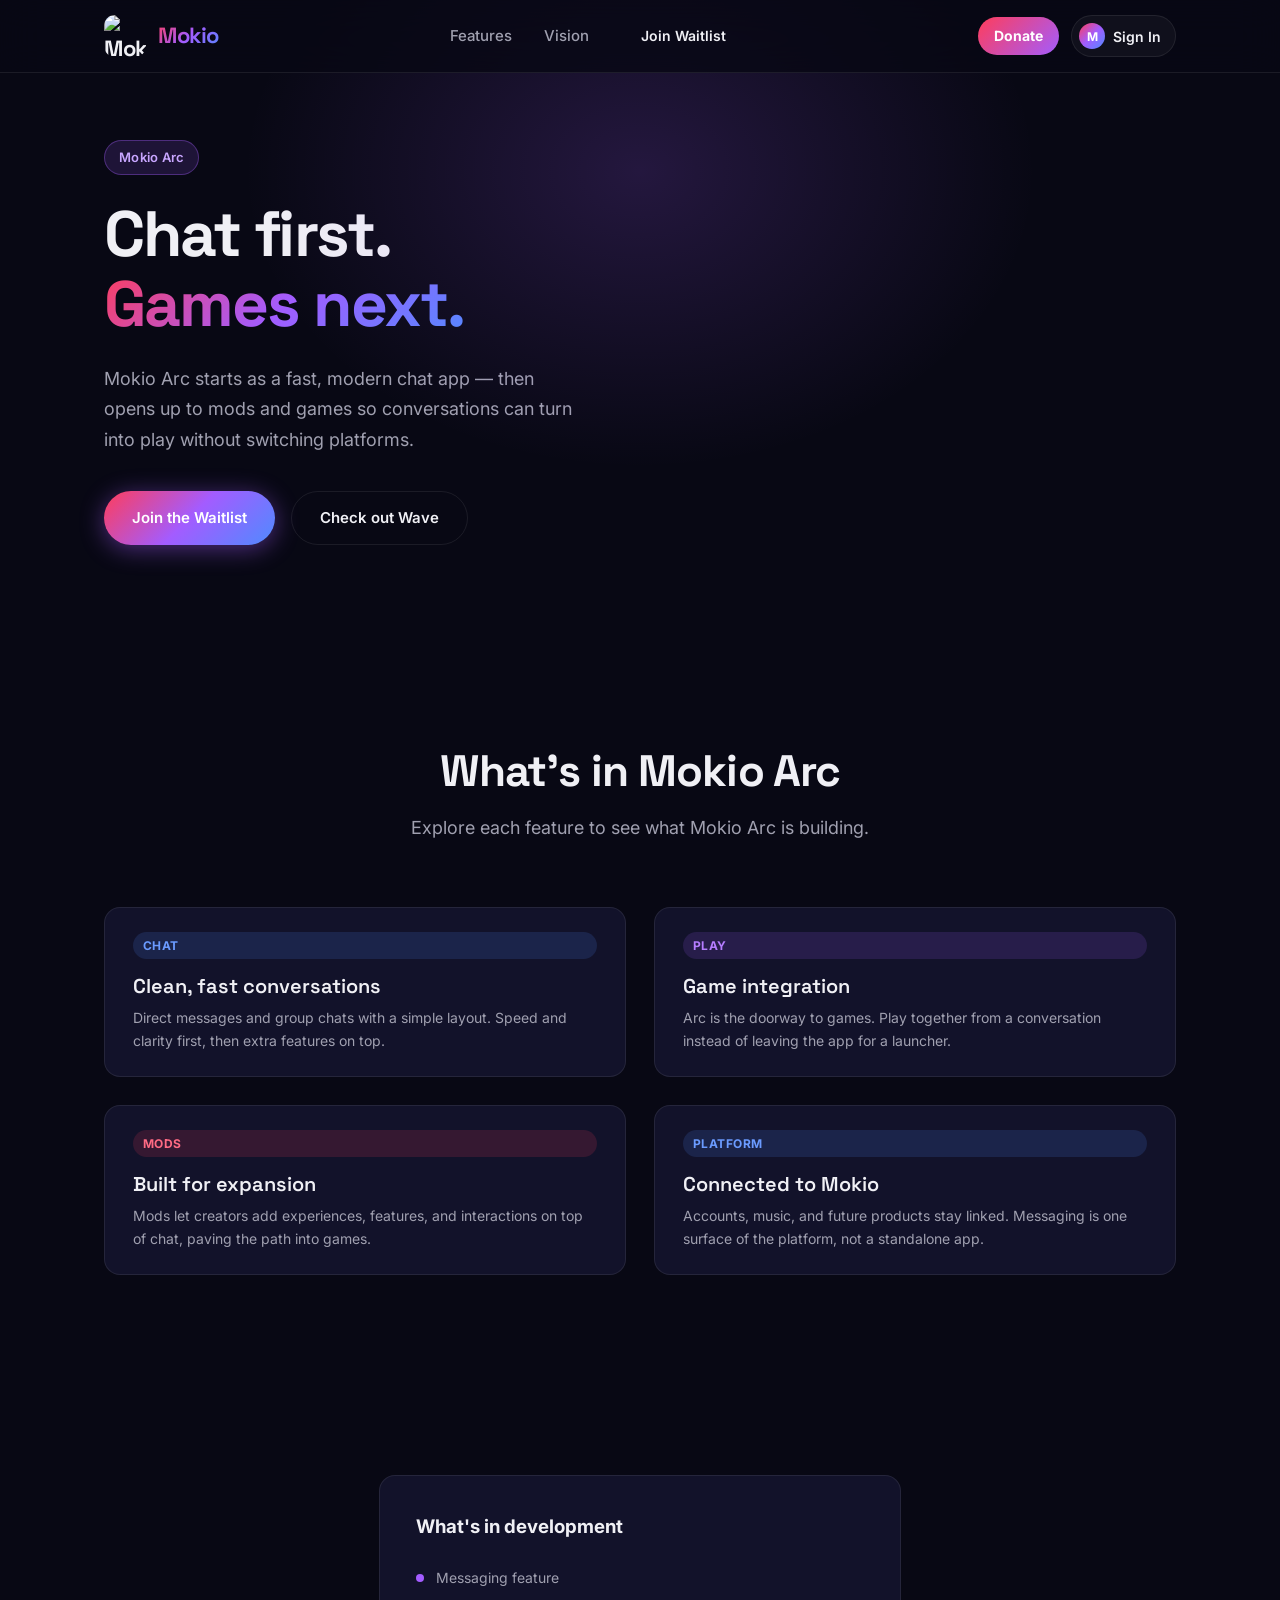
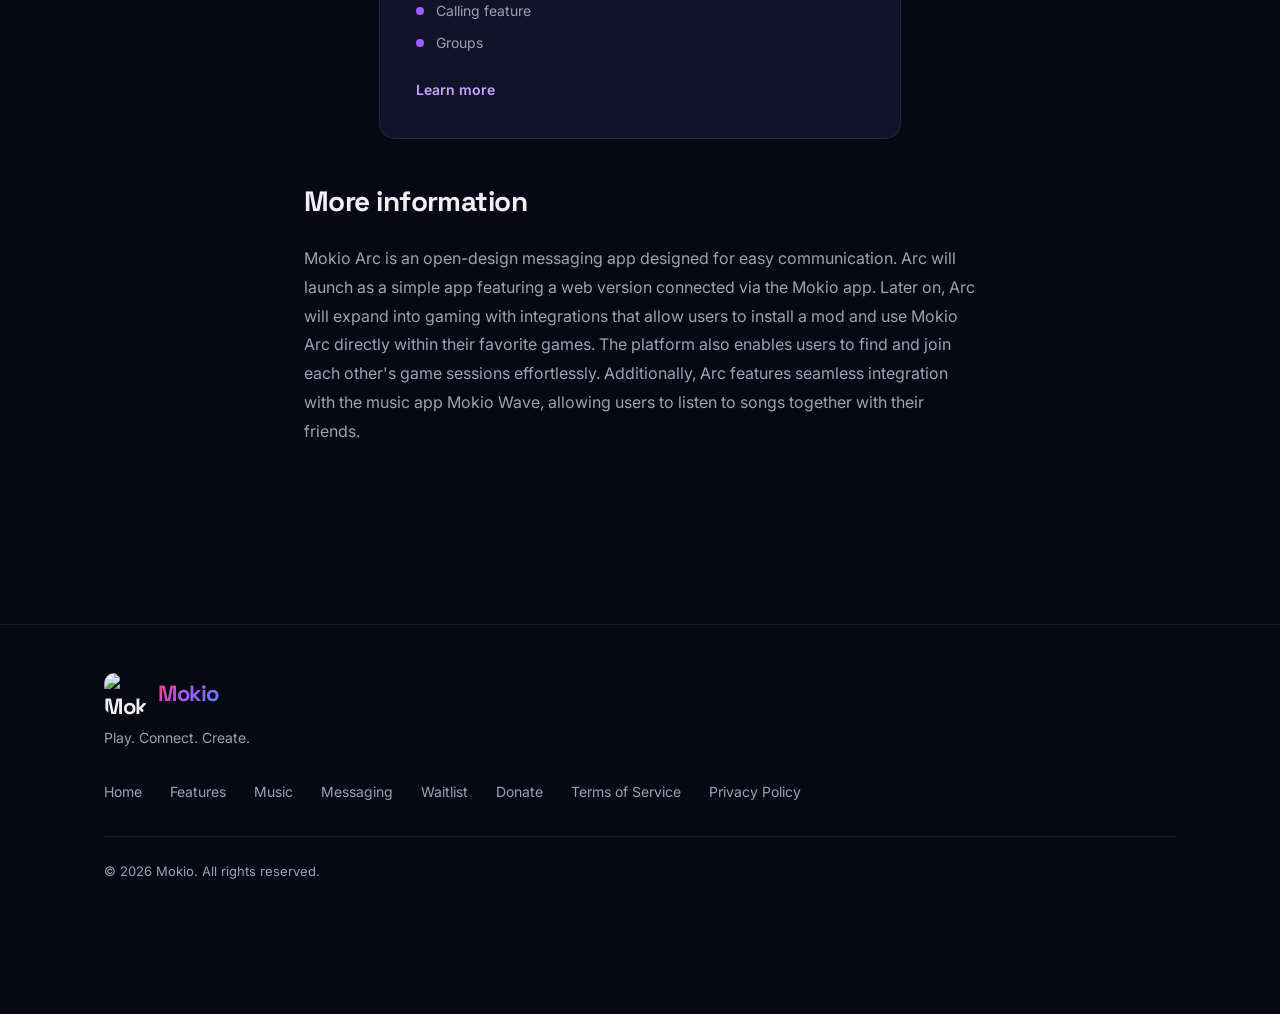
==== pages/messaging.html @ 05baba5a "Add files via upload" ====
<!DOCTYPE html>
<html lang="en">
<head>
  <meta charset="UTF-8">
  <meta name="viewport" content="width=device-width, initial-scale=1.0">
  <title>Mokio Arc</title>
  <meta name="description" content="Learn more about Mokio Messaging: fast conversations, game integration, and a platform built for mods.">
  <link rel="icon" href="../images/logo.png" type="image/png">
  <link rel="preconnect" href="https://fonts.googleapis.com">
  <link rel="preconnect" href="https://fonts.gstatic.com" crossorigin>
  <link href="https://fonts.googleapis.com/css2?family=Inter:wght@400;500;600;700;800&family=Space+Grotesk:wght@500;600;700&display=swap" rel="stylesheet">
  <link rel="stylesheet" href="../styles.css">
</head>
<body>
  <header class="nav">
    <div class="container nav-inner">
      <a href="../index.html" class="logo">
        <img src="../images/logo.png" alt="Mokio" class="logo-img">
        <span class="logo-text">Mokio</span>
      </a>
      <nav class="nav-links">
        <a href="../index.html#features">Features</a>
        <a href="../index.html#vision">Vision</a>
        <a href="../index.html#waitlist" class="btn btn-small">Join Waitlist</a>
      </nav>
      <div class="nav-right">
        <a href="https://www.paypal.com/donate/?hosted_button_id=9AZPTK7UAUQBL" class="donate-btn" target="_blank" rel="noopener">Donate</a>
        <button type="button" class="account-btn" id="accountBtn">
          <span class="account-btn-icon">M</span>
          <span id="accountBtnText">Sign In</span>
        </button>
        <button class="mobile-menu-btn" aria-label="Toggle menu">
          <span></span><span></span><span></span>
        </button>
        <a href="pages/portal.html" class="dev-tab" id="staffNavLink" hidden>Portal</a>
      </div>
    </div>
  </header>


  <section class="hero">
    <div class="container">
      <div class="badge">Mokio Arc</div>
      <h1>Chat first.<br><span class="gradient-text">Games next.</span></h1>
      <p class="hero-subtitle">
        Mokio Arc starts as a fast, modern chat app — then opens up to mods and games so conversations can turn into play without switching platforms.
      </p>
      <div class="hero-actions">
        <a href="../index.html#waitlist" class="btn btn-primary">Join the Waitlist</a>
        <a href="music.html" class="btn btn-secondary">Check out Wave</a>
      </div>
    </div>
  </section>

  <section class="features feature-detail-page messaging-features">
    <div class="container">
      <div class="section-header">
        <h2>What’s in Mokio Arc</h2>
        <p>Explore each feature to see what Mokio Arc is building.</p>
      </div>
      
      <div class="features-grid">
        <div class="feature-card" tabindex="0">
          <div class="role-badge" style="background: rgba(79, 139, 255, 0.15); color: #6b9bff;">Chat</div>
          <h3>Clean, fast conversations</h3>
          <p>Direct messages and group chats with a simple layout. Speed and clarity first, then extra features on top.</p>
          <div class="popover-menu">
            <div class="popover-header">
              <span class="popover-title">Chat Specs</span>
              <span class="popover-tag">v1.1</span>
            </div>
            <ul class="popover-list">
              <li>High speed chatting and calling</li>
              <li>Clean layouts</li>
            </ul>
            <div class="popover-actions">
              <a class="popover-action-btn popover-btn-primary" href="../index.html#waitlist">Join waitlist</a>
              <a class="popover-action-btn popover-btn-secondary" href="#more-info">More information</a>
            </div>
          </div>
        </div>

        <div class="feature-card" tabindex="0">
          <div class="role-badge" style="background: rgba(163, 92, 255, 0.15); color: #b57dff;">Play</div>
          <h3>Game integration</h3>
          <p>Arc is the doorway to games. Play together from a conversation instead of leaving the app for a launcher.</p>
          <div class="popover-menu">
            <div class="popover-header">
              <span class="popover-title">Game Integration</span>
              <span class="popover-tag">In-Overlay</span>
            </div>
            <ul class="popover-list">
              <li>Download & Launch games directly through the app</li>
              <li>Invite your freinds</li>
            </ul>
            <div class="popover-actions">
              <a class="popover-action-btn popover-btn-primary" href="../index.html#waitlist">Join waitlist</a>
              <a class="popover-action-btn popover-btn-secondary" href="#more-info">More information</a>
            </div>
          </div>
        </div>

        <div class="feature-card" tabindex="0">
          <div class="role-badge" style="background: rgba(255, 61, 90, 0.15); color: #ff6b84;">Mods</div>
          <h3>Built for expansion</h3>
          <p>Mods let creators add experiences, features, and interactions on top of chat, paving the path into games.</p>
          <div class="popover-menu">
            <div class="popover-header">
              <span class="popover-title">Mod Ecosystem</span>
              <span class="popover-tag">Connect</span>
            </div>
            <ul class="popover-list">
              <li>API & Webhook</li>
              <li>Custom or default seamless overlays</li>
              <li>Cross-platform Compatibility</li>
            </ul>
            <div class="popover-actions">
              <a class="popover-action-btn popover-btn-primary" href="../index.html#waitlist">Join waitlist</a>
              <a class="popover-action-btn popover-btn-secondary" href="#more-info">More information</a>
            </div>
          </div>
        </div>

        <div class="feature-card" tabindex="0">
          <div class="role-badge" style="background: rgba(79, 139, 255, 0.15); color: #6b9bff;">Platform</div>
          <h3>Connected to Mokio</h3>
          <p>Accounts, music, and future products stay linked. Messaging is one surface of the platform, not a standalone app.</p>
          <div class="popover-menu">
            <div class="popover-header">
              <span class="popover-title">Mokio Core</span>
              <span class="popover-tag">Unified Sync</span>
            </div>
            <ul class="popover-list">
              <li>Connected to other Mokio products</li>
              <li>Link to other platforms</li>
            </ul>
            <div class="popover-actions">
              <a class="popover-action-btn popover-btn-primary" href="../index.html#waitlist">Join waitlist</a>
              <a class="popover-action-btn popover-btn-secondary" href="music.html">Explore Mokio Wave</a>
            </div>
          </div>
        </div>
      </div>
    </div>
  </section>

  <section id="features" class="features">
    <div class="container">
      <div class="feature-card-middle">
        <h3>What's in development</h3>
        <br>
        <ul class="feature-list">
          <li>Messaging feature</li>
          <li>Calling feature</li>
          <li>Groups</li>
        </ul>
        <a href="../index.html#waitlist" class="feature-link">Learn more</a>
      </div>
    </div>
  </div>

  <section class="extra-info" id="more-info">
    <div class="container extra-info-inner">
      <h2>More information</h2>
      <div class="extra-info-copy">
        <p>Mokio Arc is an open-design messaging app designed for easy communication. Arc will launch as a simple app featuring a web version connected via the Mokio app. Later on, Arc will expand into gaming with integrations that allow users to install a mod and use Mokio Arc directly within their favorite games. The platform also enables users to find and join each other's game sessions effortlessly. Additionally, Arc features seamless integration with the music app Mokio Wave, allowing users to listen to songs together with their friends.</p>
      </div>
    </div>
  </section>

  <div data-component="auth-modal"></div>

  <div data-component="footer"></div>
  <script src="../script/components.js"></script>
  <script src="../script/script.js"></script>
</body>
</html>
---- styles.css ----
/* ===== Base & Reset ===== */

*, *::before, *::after {
  box-sizing: border-box;
  margin: 0;
  padding: 0;
}

:root {
  --bg: #080814;
  --bg-elevated: #0e0e22;
  --bg-card: #12122a;
  --text: #f0f0f5;
  --text-muted: #a0a0b0;
  --accent: #a35cff;
  --accent-2: #6b9bff;
  --accent-gradient: linear-gradient(135deg, #ff3d5a 0%, #a35cff 50%, #4f8bff 100%);
  --border: rgba(255, 255, 255, 0.08);
  --radius: 16px;
  --radius-sm: 10px;
  --shadow: 0 20px 60px rgba(0, 0, 0, 0.4);
  --font: 'Inter', system-ui, -apple-system, sans-serif;
  --font-display: 'Space Grotesk', 'Inter', sans-serif;
}

html {
  scroll-behavior: smooth;
}

body {

  font-family: var(--font);

  background: var(--bg);

  color: var(--text);

  line-height: 1.6;

  -webkit-font-smoothing: antialiased;

}



img {

  max-width: 100%;

  display: block;

}



a {

  color: inherit;

  text-decoration: none;

}



ul {

  list-style: none;

}



.container {
  width: 100%;
  max-width: 1120px;
  margin: 0 auto;
  padding: 0 24px;
}



/* ===== Buttons ===== */

.btn {

  display: inline-flex;

  align-items: center;

  justify-content: center;

  gap: 8px;

  padding: 14px 28px;

  font-weight: 600;

  font-size: 15px;

  border-radius: 999px;

  border: none;

  cursor: pointer;

  transition: all 0.2s ease;

  font-family: inherit;

}



.btn-primary {

  background: var(--accent-gradient);

  color: #fff;

  box-shadow: 0 4px 24px rgba(163, 92, 255, 0.45);

}



.btn-primary:hover {

  transform: translateY(-2px);

  box-shadow: 0 8px 32px rgba(163, 92, 255, 0.55);

}



.btn-secondary {

  background: transparent;

  color: var(--text);

  border: 1px solid var(--border);

}



.btn-secondary:hover {

  background: rgba(255, 255, 255, 0.05);

  border-color: rgba(255, 255, 255, 0.15);

}



.btn-small {

  padding: 10px 20px;

  font-size: 14px;

}



/* ===== Navigation ===== */

.nav {

  position: fixed;

  top: 0;

  left: 0;

  right: 0;

  z-index: 100;

  background: rgba(8, 8, 20, 0.8);

  backdrop-filter: blur(20px);

  border-bottom: 1px solid var(--border);

}



.nav-inner {

  display: flex;

  align-items: center;

  justify-content: space-between;

  height: 72px;

}



.logo {

  display: flex;

  align-items: center;

  gap: 12px;

  font-family: var(--font-display);

  font-weight: 700;

  font-size: 22px;

  letter-spacing: -0.02em;

}



.logo-img {

  width: 42px;

  height: 42px;

  border-radius: 11px;

  display: block;

  flex-shrink: 0;

  object-fit: contain;

}



.logo-text {

  background: linear-gradient(135deg, #ff3d5a 0%, #a35cff 50%, #4f8bff 100%);

  -webkit-background-clip: text;

  -webkit-text-fill-color: transparent;

  background-clip: text;

  font-weight: 700;

}



.nav-links {

  display: flex;

  align-items: center;

  gap: 32px;

}



.nav-links a:not(.btn) {

  font-size: 15px;

  font-weight: 500;

  color: var(--text-muted);

  transition: color 0.2s;

}



.nav-links a:not(.btn):hover {

  color: var(--text);

}



.mobile-menu-btn {

  display: none;

  flex-direction: column;

  gap: 5px;

  background: none;

  border: none;

  cursor: pointer;

  padding: 8px;

}



.mobile-menu-btn span {

  display: block;

  width: 22px;

  height: 2px;

  background: var(--text);

  border-radius: 2px;

}



/* ===== Hero ===== */

.hero {

  padding: 140px 0 100px;

  position: relative;

  overflow: hidden;

}



.hero::before {

  content: '';

  position: absolute;

  top: -20%;

  left: 50%;

  transform: translateX(-50%);

  width: 800px;

  height: 600px;

  background: radial-gradient(ellipse, rgba(163, 92, 255, 0.18) 0%, transparent 70%);

  pointer-events: none;

}



.hero-inner {

  display: grid;

  grid-template-columns: 1fr 1fr;

  gap: 60px;

  align-items: center;

}



.badge {

  display: inline-block;

  padding: 6px 14px;

  background: rgba(163, 92, 255, 0.15);

  border: 1px solid rgba(163, 92, 255, 0.35);

  border-radius: 999px;

  font-size: 13px;

  font-weight: 600;

  color: #c8a6ff;

  margin-bottom: 24px;

  letter-spacing: 0.02em;

}



.hero h1 {

  font-family: var(--font-display);

  font-size: clamp(40px, 5.5vw, 64px);

  font-weight: 700;

  line-height: 1.1;

  letter-spacing: -0.03em;

  margin-bottom: 24px;

}



.gradient-text {

  background: var(--accent-gradient);

  -webkit-background-clip: text;

  -webkit-text-fill-color: transparent;

  background-clip: text;

}



.hero-subtitle {

  font-size: 18px;

  color: var(--text-muted);

  max-width: 480px;

  margin-bottom: 36px;

  line-height: 1.7;

}



.hero-actions {

  display: flex;

  flex-wrap: wrap;

  gap: 16px;

}



/* Banner / Hero Visual */

.banner-wrapper {

  position: relative;

  border-radius: 20px;

  overflow: hidden;

  box-shadow: var(--shadow);

  border: 1px solid var(--border);

  background: #0b1224;

}



.hero-banner {

  width: 100%;

  height: auto;

  display: block;

  border-radius: 20px;

}



/* ===== Features ===== */

.features {

  padding: 100px 0;

}



.section-header {

  text-align: center;

  max-width: 640px;

  margin: 0 auto 64px;

}



.section-header h2 {

  font-family: var(--font-display);

  font-size: clamp(32px, 4vw, 44px);

  font-weight: 700;

  letter-spacing: -0.02em;

  line-height: 1.2;

  margin-bottom: 16px;

}



.section-header p {

  font-size: 18px;

  color: var(--text-muted);

}



.features-grid {

  display: grid;

  grid-template-columns: 1fr 1fr;

  gap: 28px;

}



.feature-card {
  background: var(--bg-card);
  border: 1px solid var(--border);
  border-radius: var(--radius);
  padding: 36px;
  transition: border-color 0.2s, transform 0.2s;
}



.feature-card:hover {

  border-color: rgba(163, 92, 255, 0.35);

  transform: translateY(-4px);

}

.feature-card-middle {
  background: var(--bg-card);
  border: 1px solid var(--border);
  border-radius: var(--radius);
  padding: 36px;
  transition: border-color 0.2s, transform 0.2s;
  margin: 0 275px;
}

.feature-icon {
  width: 88px;
  height: 88px;
  margin-bottom: 24px;
}

.feature-icon.music {
  background: rgba(163, 92, 255, 0.15);
  color: #c8a6ff;
}

.feature-icon.messaging {
  background: rgba(79, 139, 255, 0.12);
  color: #6b9bff;
}

.feature-card h3 {
  font-family: var(--font-display);
  font-size: 22px;
  font-weight: 600;
  margin-bottom: 12px;
}

.feature-detail-page .features-grid {
  position: relative;
}

.feature-detail-page .feature-card {
  position: relative;
  display: flex;
  flex-direction: column;
  justify-content: center;
  min-width: 0;
  padding: 24px 28px;
  cursor: pointer;
  transition: border-color 0.3s ease, transform 0.3s ease, box-shadow 0.3s ease;
}

.feature-detail-page .feature-card:hover,
.feature-detail-page .feature-card:focus-within {
  z-index: 20;
  border-color: rgba(79, 139, 255, 0.35);
  box-shadow: 0 12px 32px rgba(0, 0, 0, 0.4);
  transform: translateY(-2px);
}

.feature-detail-page .feature-card:focus-visible {
  outline: 2px solid var(--accent-2);
  outline-offset: 3px;
}

.feature-detail-page .feature-card h3 {
  margin-bottom: 8px;
  font-family: var(--font-display);
  font-size: 20px;
  line-height: 1.3;
}

.feature-detail-page .feature-card > p {
  margin-bottom: 0;
  font-size: 14px;
  line-height: 1.6;
}

.messaging-features .popover-menu ,
.music-features .popover-menu {
  position: absolute;
  top: calc(100% + 10px);
  left: 0;
  z-index: 30;
  width: 100%;
  padding: 18px;
  border: 1px solid rgba(79, 139, 255, 0.3);
  border-radius: var(--radius-sm);
  background: var(--bg-elevated);
  box-shadow: 0 16px 40px rgba(0, 0, 0, 0.65);
  opacity: 0;
  visibility: hidden;
  pointer-events: none;
  transform: translateY(-8px);
  transition: opacity 0.25s ease, transform 0.25s ease, visibility 0.25s;
}

.messaging-features .feature-card:hover .popover-menu,
.music-features .feature-card:hover .popover-menu,
.messaging-features .feature-card:focus-within .popover-menu ,
.music-features .feature-card:focus-within .popover-menu {
  opacity: 1;
  visibility: visible;
  pointer-events: auto;
  transform: translateY(0);
}

.messaging-features .popover-header ,
.music-features .popover-header {
  display: flex;
  align-items: center;
  justify-content: space-between;
  gap: 12px;
  padding-bottom: 10px;
  margin-bottom: 12px;
  border-bottom: 1px solid var(--border);
}

.messaging-features .popover-title ,
.music-features .popover-title {
  color: var(--accent-2);
  font-size: 12px;
  font-weight: 700;
  text-transform: uppercase;
}

.messaging-features .popover-tag ,
.music-features .popover-tag {
  padding: 3px 8px;
  border-radius: 999px;
  background: rgba(79, 139, 255, 0.12);
  color: var(--accent-2);
  font-size: 11px;
  font-weight: 600;
}

.messaging-features .popover-list ,
.music-features .popover-list {
  margin-bottom: 16px;
  list-style: none;
}

.messaging-features .popover-list li ,
.music-features .popover-list li {
  display: flex;
  align-items: flex-start;
  gap: 8px;
  margin-bottom: 8px;
  color: var(--text);
  font-size: 13px;
}

.messaging-features .popover-list li::before ,
.music-features .popover-list li::before {
  content: "✦";
  color: var(--accent-2);
  font-size: 11px;
}

.messaging-features .popover-actions ,
.music-features .popover-actions {
  display: flex;
  flex-wrap: wrap;
  gap: 8px;
}

.messaging-features .popover-action-btn ,
.music-features .popover-action-btn {
  flex: 1 1 120px;
  padding: 8px 10px;
  border: 1px solid transparent;
  border-radius: 6px;
  font-size: 12px;
  font-weight: 600;
  text-align: center;
  transition: background 0.2s ease, color 0.2s ease, border-color 0.2s ease;
}

.messaging-features .popover-btn-primary ,
.music-features .popover-btn-primary {
  border-color: rgba(79, 139, 255, 0.3);
  background: rgba(79, 139, 255, 0.15);
  color: var(--accent-2);
}

.messaging-features .popover-btn-primary:hover ,
.music-features .popover-btn-primary:hover {
  background: var(--accent-2);
  color: var(--bg);
}

.messaging-features .popover-btn-secondary ,
.music-features .popover-btn-secondary {
  border-color: var(--border);
  background: rgba(255, 255, 255, 0.05);
  color: var(--text-muted);
}

.messaging-features .popover-btn-secondary:hover ,
.music-features .popover-btn-secondary:hover {
  background: rgba(255, 255, 255, 0.1);
  color: var(--text);
}

.feature-card > p {
  color: var(--text-muted);
  margin-bottom: 24px;
  font-size: 15px;
}

.feature-list {
  display: flex;
  flex-direction: column;
  gap: 10px;
}

.feature-list li {
  font-size: 14px;
  color: var(--text-muted);
  padding-left: 20px;
  position: relative;
}

.feature-list li::before {
  content: '';
  position: absolute;
  left: 0;
  top: 7px;
  width: 8px;
  height: 8px;
  border-radius: 50%;
  background: var(--accent);
}

.feature-link {
  display: inline-flex;
  align-items: center;
  margin-top: 24px;
  font-size: 14px;
  font-weight: 600;
  color: #c8a6ff;
  transition: color 0.2s, gap 0.2s;
}

.feature-link:hover {
  color: #fff;
}

/* ===== Vision ===== */

.vision {
  padding: 100px 0;
  background: linear-gradient(180deg, transparent 0%, rgba(163, 92, 255, 0.05) 50%, transparent 100%);
}

.vision-timeline {
  display: flex;
  flex-direction: column;
  gap: 0;
  max-width: 720px;
  margin: 0 auto;
}

.vision-step {
  display: grid;
  grid-template-columns: 80px 1fr;
  gap: 24px;
  padding: 32px 0;
  border-bottom: 1px solid var(--border);
  position: relative;
}

.vision-step:last-child {
  border-bottom: none;
}

.step-number {
  font-family: var(--font-display);
  font-size: 28px;
  font-weight: 700;
  background: var(--accent-gradient);
  -webkit-background-clip: text;
  -webkit-text-fill-color: transparent;
  background-clip: text;
  line-height: 1.2;
}

.step-content h3 {
  font-size: 20px;
  font-weight: 600;
  margin-bottom: 8px;
}

.step-content p {
  color: var(--text-muted);
  font-size: 15px;
}

/* ===== Waitlist ===== */

.waitlist {
  padding: 80px 0 120px;
}

.waitlist-card {
  background: var(--bg-card);
  border: 1px solid var(--border);
  border-radius: 24px;
  padding: 56px 48px;
  text-align: center;
  max-width: 640px;
  margin: 0 auto;
  position: relative;
  overflow: hidden;
}



.waitlist-card::before {
  content: '';
  position: absolute;
  top: 0;
  left: 0;
  right: 0;
  height: 3px;
  background: var(--accent-gradient);
}



.waitlist-card h2 {
  font-family: var(--font-display);
  font-size: 32px;
  font-weight: 700;
  margin-bottom: 12px;
  letter-spacing: -0.02em;
}



.waitlist-card > p {
  color: var(--text-muted);
  margin-bottom: 36px;
  font-size: 16px;
}



.waitlist-form .form-row {
  display: flex;
  gap: 12px;
  max-width: 440px;
  margin: 0 auto 16px;
}



.waitlist-form input {
  flex: 1;
  padding: 14px 20px;
  background: var(--bg);
  border: 1px solid var(--border);
  border-radius: 999px;
  color: var(--text);
  font-size: 15px;
  font-family: inherit;
  outline: none;
  transition: border-color 0.2s;
}

.waitlist-form input:focus {
  border-color: var(--accent);
}



.waitlist-form input::placeholder {
  color: var(--text-muted);
}

.waitlist-right {
  margin-left: 70%;
}



.form-note {
  font-size: 13px;
  color: var(--text-muted);
}

.success-message {
  padding: 20px 0;
}

.success-icon {
  width: 56px;
  height: 56px;
  background: rgba(34, 197, 94, 0.15);
  color: #22c55e;
  border-radius: 50%;
  display: flex;
  align-items: center;
  justify-content: center;
  font-size: 28px;
  font-weight: 700;
  margin: 0 auto 20px;
}

.success-message h3 {
  font-size: 22px;
  margin-bottom: 8px;
}

.success-message p {
  color: var(--text-muted);
}

/* ===== Footer ===== */

.footer {
  border-top: 1px solid var(--border);
  padding: 48px 0 32px;
}

.footer-inner {
  display: flex;
  flex-direction: column;
  gap: 32px;
}

.footer-brand p {
  color: var(--text-muted);
  font-size: 14px;
  margin-top: 12px;
}

.footer-links {
  display: flex;
  gap: 28px;
}

.footer-links a {
  font-size: 14px;
  color: var(--text-muted);
  transition: color 0.2s;
}

.footer-links a:hover {
  color: var(--text);
}

.footer-bottom {
  padding-top: 24px;
  border-top: 1px solid var(--border);
}

.footer-bottom p {
  font-size: 13px;
  color: var(--text-muted);
}

.footer-links {
  flex-wrap: wrap;
}

.extra-info {
  padding: 40px 0 100px;
}

.extra-info-inner {
  max-width: 720px;
  margin: 0 auto;
}

.extra-info h2 {
  font-family: var(--font-display);
  font-size: 28px;
  font-weight: 700;
  letter-spacing: -0.02em;
  margin-bottom: 20px;
}

.extra-info-copy {
  min-height: 280px;
}

.extra-info-copy p {
  color: var(--text-muted);
  font-size: 16px;
  line-height: 1.8;
  margin-bottom: 18px;
}

/* ===== Staff + Auth ===== */

.staff {
  padding: 80px 0 100px;
}

.staff-grid {
  display: grid;
  grid-template-columns: repeat(auto-fit, minmax(260px, 1fr));
  gap: 24px;
}

.staff-card {
  background: var(--bg-card);
  border: 1px solid var(--border);
  border-radius: var(--radius);
  padding: 28px;
  display: block;
  transition: border-color 0.2s, transform 0.2s;
}

a.staff-card:hover {
  border-color: rgba(163, 92, 255, 0.35);
  transform: translateY(-4px);
}

.role-badge {
  display: inline-block;
  font-size: 12px;
  font-weight: 700;
  letter-spacing: 0.04em;
  text-transform: uppercase;
  padding: 4px 10px;
  border-radius: 999px;
  margin-bottom: 14px;
  background: rgba(255,255,255,0.08);
  color: var(--text-muted);
}

.role-badge.owner { background: rgba(255, 61, 90, 0.18); color: #ff8a9c; }
.role-badge.dev { background: rgba(79, 139, 255, 0.15); color: #6b9bff; }
.role-badge.mod { background: rgba(163, 92, 255, 0.18); color: #c8a6ff; }
.role-badge.tester { background: rgba(34, 197, 94, 0.15); color: #86efac; }

.role-form {
  display: flex;
  flex-direction: column;
  gap: 10px;
  margin-top: 16px;
}

.role-form input,
.role-form select,
#authForm input {
  padding: 12px 14px;
  background: var(--bg);
  border: 1px solid var(--border);
  border-radius: 10px;
  color: var(--text);
  font-family: inherit;
}

.waitlist-results {
  margin-top: 16px;
  font-size: 14px;
  color: var(--text-muted);
  max-height: 220px;
  overflow: auto;
}

.modal {
  position: fixed;
  inset: 0;
  background: rgba(5, 5, 14, 0.72);
  backdrop-filter: blur(16px);
  display: flex;
  align-items: center;
  justify-content: center;
  z-index: 200;
  padding: 24px;
}

.modal[hidden] {
  display: none;
}

.modal-card {
  background: linear-gradient(180deg, rgba(255,255,255,0.03), transparent 28%), var(--bg-card);
  border: 1px solid var(--border);
  border-radius: 24px;
  padding: 32px;
  width: 100%;
  max-width: 440px;
  position: relative;
  box-shadow: 0 24px 80px rgba(0,0,0,0.45), 0 0 0 1px rgba(163, 92, 255,0.08);
}

.modal-close {
  position: absolute;
  top: 14px;
  right: 14px;
  width: 36px;
  height: 36px;
  border-radius: 50%;
  background: rgba(255,255,255,0.04);
  border: 1px solid var(--border);
  color: var(--text-muted);
  font-size: 22px;
  line-height: 1;
  cursor: pointer;
}

.modal-close:hover {
  color: var(--text);
  background: rgba(255,255,255,0.08);
}



#authForm {
  display: flex;
  flex-direction: column;
  gap: 12px;
  margin: 20px 0 12px;
}

.text-link {
  background: none;
  border: none;
  color: #6b9bff;
  cursor: pointer;
  font-size: 14px;
}

/* ===== Responsive ===== */

@media (max-width: 900px) {
  .hero-inner {
    grid-template-columns: 1fr;
    gap: 48px;
  }

  .hero-visual {
     order: -1;
  }

  .features-grid {
    grid-template-columns: 1fr;
  }

  .feature-detail-page .features-grid {
    grid-template-columns: 1fr;
  }

}



@media (max-width: 640px) {
  .nav-links {
    display: none;
  }

  .mobile-menu-btn {
    display: flex;
  }

  .hero {
    padding: 120px 0 70px;
  }

  .hero-actions {
    flex-direction: column;
  }

  .hero-actions .btn {
    width: 100%;
  }

  .waitlist-card {
    padding: 40px 24px;
  }

  .waitlist-form .form-row {
    flex-direction: column;
  }

  .vision-step {
    grid-template-columns: 60px 1fr;
    gap: 16px;
  }

  .step-number {
    font-size: 22px;
  } 
}

/* Mobile nav open state (controlled by JS) */

.nav-links.open {
  display: flex;

  position: absolute;

  top: 72px;

  left: 0;

  right: 0;

  flex-direction: column;

  background: var(--bg-elevated);

  padding: 24px;

  border-bottom: 1px solid var(--border);

  gap: 16px;

}



.accounts-wrap {

  overflow-x: auto;

  margin-top: 16px;

}



.accounts-table {

  width: 100%;

  border-collapse: collapse;

  font-size: 14px;

}



.accounts-table th,

.accounts-table td {

  text-align: left;

  padding: 10px 8px;

  border-bottom: 1px solid var(--border);

}



.role-select {

  background: var(--bg);

  color: var(--text);

  border: 1px solid var(--border);

  border-radius: 8px;

  padding: 6px 8px;

}



.account-btn {

  display: inline-flex;

  align-items: center;

  gap: 8px;

  padding: 7px 14px 7px 7px;

  background: rgba(255,255,255,0.04);

  border: 1px solid var(--border);

  border-radius: 999px;

  color: var(--text);

  font-size: 14px;

  font-weight: 600;

  cursor: pointer;

  font-family: inherit;

  transition: border-color 0.2s, background 0.2s;

}



.account-btn:hover {

  border-color: rgba(163, 92, 255,0.45);

  background: rgba(163, 92, 255,0.08);

}



.account-btn-icon {

  width: 26px;

  height: 26px;

  border-radius: 50%;

  display: inline-flex;

  align-items: center;

  justify-content: center;

  background: var(--accent-gradient);

  color: #fff;

  font-size: 12px;

  font-weight: 700;

}



.auth-card {

  padding: 36px 32px 28px;

}



.auth-brand {

  text-align: center;

  margin-bottom: 22px;

}



.auth-logo,

.auth-avatar {

  width: 56px;

  height: 56px;

  border-radius: 16px;

  margin: 0 auto 14px;

  display: block;

}



.auth-avatar {

  display: flex;

  align-items: center;

  justify-content: center;

  background: var(--accent-gradient);

  color: #fff;

  font-weight: 700;

  font-size: 22px;

}



.auth-brand h2 {

  font-family: var(--font-display);

  font-size: 26px;

  margin-bottom: 6px;

}



.auth-sub {

  color: var(--text-muted);

  font-size: 14px;

}



.auth-tabs {

  display: grid;

  grid-template-columns: 1fr 1fr;

  gap: 6px;

  background: var(--bg);

  border: 1px solid var(--border);

  border-radius: 12px;

  padding: 4px;

  margin-bottom: 20px;

}



.auth-tab {

  border: none;

  background: transparent;

  color: var(--text-muted);

  padding: 10px 8px;

  border-radius: 9px;

  cursor: pointer;

  font-weight: 600;

  font-family: inherit;

}



.auth-tab.active {

  background: var(--bg-card);

  color: var(--text);

  box-shadow: 0 4px 16px rgba(0,0,0,0.25);

}



#authForm label {

  display: flex;

  flex-direction: column;

  gap: 6px;

  font-size: 13px;

  font-weight: 600;

  color: var(--text-muted);

}



#authForm input {

  font-weight: 400;

  font-size: 15px;

}



.auth-submit {

  width: 100%;

  margin-top: 6px;

}



.auth-note {

  min-height: 18px;

  text-align: center;

  margin-top: 10px;

}



#authSignedIn {

  text-align: center;

}



#authSignedIn .role-badge {

  margin-top: 10px;

}



#authSignOutLink {

  margin-top: 22px;

  color: var(--text-muted);

}





.dev-tab {

  font-weight: 700;

  color: #6b9bff;

  padding: 8px 14px;

  border: 1px solid rgba(79, 139, 255, 0.35);

  border-radius: 999px;

  letter-spacing: 0.02em;

}



.dev-tab:hover {

  color: #fff;

  background: rgba(79, 139, 255, 0.12);

}





.nav-right {

  display: flex;

  align-items: center;

  gap: 12px;

}





.donate-btn {

  font-weight: 700;

  font-size: 14px;

  color: #fff;

  padding: 8px 16px;

  border-radius: 999px;

  background: linear-gradient(135deg, #ff3d5a, #a35cff);

  border: none;

}

.donate-btn:hover { opacity: 0.92; }





.field-label {

  display: block;

  margin-bottom: 2px;

}



.account-panel {

  display: flex;

  flex-direction: column;

  gap: 14px;

  text-align: left;

  margin-top: 8px;

}



.account-field {

  display: flex;

  flex-direction: column;

  gap: 8px;

  font-size: 13px;

  font-weight: 600;

  color: var(--text-muted);

}



.username-row {

  display: flex;

  gap: 8px;

  align-items: center;

}



.username-row input,

#usernameEdit {

  flex: 1;

  min-width: 0;

  padding: 12px 14px;

  background: var(--bg);

  border: 1px solid var(--border);

  border-radius: 10px;

  color: var(--text);

  font-family: inherit;

  font-size: 15px;

  font-weight: 400;

}



.username-row input:focus,

#authForm input:focus,

#usernameEdit:focus {

  outline: none;

  border-color: rgba(163, 92, 255, 0.7);

  box-shadow: 0 0 0 3px rgba(163, 92, 255, 0.15);

}



.auth-signout {

  width: 100%;

}



#authSignedIn .role-badge {

  margin: 12px auto 0;

}



.accounts-table th {

  font-size: 12px;

  letter-spacing: 0.04em;

  text-transform: uppercase;

  color: var(--text-muted);

}



.accounts-table tbody tr:hover td {

  background: rgba(255,255,255,0.02);

}



/* ===== Terms of Service ===== */

#authForm label[hidden] {
  display: none;
}

.tos-check {
  display: flex;
  align-items: flex-start;
  gap: 10px;
  text-align: left;
  font-size: 13px;
  font-weight: 400;
  color: var(--text-muted);
  line-height: 1.5;
  cursor: pointer;
}

#authForm .tos-check {
  flex-direction: row;
  align-items: flex-start;
  font-weight: 400;
}

#authForm .tos-check[hidden] {
  display: none;
}

.tos-check input[type="checkbox"],
#authForm .tos-check input[type="checkbox"] {
  flex: 0 0 auto;
  width: 16px;
  height: 16px;
  min-width: 16px;
  margin-top: 3px;
  padding: 0;
  accent-color: var(--accent);
  cursor: pointer;
}

.tos-check a {
  color: #c8a6ff;
  text-decoration: underline;
}

.tos-check a:hover {
  color: #fff;
}

.waitlist-form .tos-check {
  max-width: 440px;
  margin: 0 auto 8px;
  justify-content: center;
  align-items: center;
}

.waitlist-form .tos-check input[type="checkbox"] {
  flex: 0 0 auto;
  margin-top: 0;
}

.tos-gate {
  z-index: 300;
}

.tos-gate-card {
  text-align: center;
}

.tos-gate-card .tos-gate-check {
  justify-content: center;
  align-items: center;
  margin: 8px 0 16px;
}

.tos-gate-card .auth-signout {
  margin-top: 10px;
}

.tos-gate-card .btn[disabled] {
  opacity: 0.5;
  cursor: not-allowed;
  transform: none;
}

.tos-admin-text {
  color: var(--text-muted);
  font-size: 14px;
  margin: 10px 0 18px;
  max-width: 640px;
}

.tos-admin {
  margin-bottom: 24px;
}

.tos-admin .btn[disabled] {
  opacity: 0.6;
  cursor: wait;
}

/* Legal page layout */

.legal {
  padding: 130px 0 90px;
  position: relative;
  overflow: hidden;
  overflow: clip;
}

.legal::before {
  content: '';
  position: absolute;
  top: -10%;
  left: 50%;
  transform: translateX(-50%);
  width: 800px;
  height: 500px;
  background: radial-gradient(ellipse, rgba(163, 92, 255, 0.14) 0%, transparent 70%);
  pointer-events: none;
}

.legal-inner {
  max-width: 820px;
  position: relative;
}

.legal-header {
  margin-bottom: 36px;
}

.legal-header h1 {
  font-family: var(--font-display);
  font-size: clamp(34px, 5vw, 48px);
  font-weight: 700;
  letter-spacing: -0.03em;
  line-height: 1.15;
  margin-bottom: 12px;
}

.legal-meta {
  color: var(--text-muted);
  font-size: 14px;
  margin-bottom: 18px;
}

.legal-intro {
  color: var(--text-muted);
  font-size: 16px;
  line-height: 1.8;
}

.legal-toc {
  background: var(--bg-card);
  border: 1px solid var(--border);
  border-radius: var(--radius);
  padding: 24px 28px;
  margin-bottom: 44px;
}

.legal-toc h2 {
  font-family: var(--font-display);
  font-size: 16px;
  font-weight: 600;
  margin-bottom: 12px;
}

.legal-toc ol {
  columns: 2;
  column-gap: 32px;
  padding-left: 20px;
  color: var(--text-muted);
  font-size: 14px;
}

.legal-toc li {
  margin-bottom: 6px;
  break-inside: avoid;
}

.legal-toc a {
  color: var(--text-muted);
  transition: color 0.2s;
}

.legal-toc a:hover {
  color: #c8a6ff;
}

.legal-body section {
  padding: 28px 0;
  border-bottom: 1px solid var(--border);
  scroll-margin-top: 96px;
}

.legal-body section:last-child {
  border-bottom: none;
}

.legal-body h2 {
  font-family: var(--font-display);
  font-size: 22px;
  font-weight: 600;
  letter-spacing: -0.01em;
  margin-bottom: 14px;
}

.legal-body p {
  color: var(--text-muted);
  font-size: 15px;
  line-height: 1.8;
  margin-bottom: 14px;
}

.legal-body p:last-child {
  margin-bottom: 0;
}

.legal-body ul {
  display: flex;
  flex-direction: column;
  gap: 8px;
  margin: 4px 0 4px;
}

.legal-body li {
  position: relative;
  padding-left: 20px;
  color: var(--text-muted);
  font-size: 15px;
  line-height: 1.7;
}

.legal-body li::before {
  content: '';
  position: absolute;
  left: 0;
  top: 10px;
  width: 7px;
  height: 7px;
  border-radius: 50%;
  background: var(--accent);
}

.legal-body a {
  color: #c8a6ff;
  text-decoration: underline;
}

.legal-body a:hover {
  color: #fff;
}

.legal-footer-note {
  margin-top: 40px;
  padding: 24px 28px;
  background: var(--bg-card);
  border: 1px solid var(--border);
  border-radius: var(--radius);
  display: flex;
  align-items: center;
  justify-content: space-between;
  gap: 16px;
  flex-wrap: wrap;
}

.legal-footer-note p {
  color: var(--text-muted);
  font-size: 14px;
}

@media (max-width: 640px) {
  .legal {
    padding-top: 110px;
  }
  .legal-toc ol {
    columns: 1;
  }
}

/* Privacy policy extras */

.legal-summary {
  background: rgba(163, 92, 255, 0.08);
  border: 1px solid rgba(163, 92, 255, 0.3);
  border-radius: var(--radius);
  padding: 24px 28px;
  margin-bottom: 28px;
}

.legal-summary h2 {
  font-family: var(--font-display);
  font-size: 18px;
  font-weight: 600;
  margin-bottom: 12px;
}

.legal-summary ul {
  display: flex;
  flex-direction: column;
  gap: 8px;
}

.legal-summary li {
  position: relative;
  padding-left: 20px;
  color: var(--text-muted);
  font-size: 14px;
  line-height: 1.7;
}

.legal-summary li::before {
  content: '';
  position: absolute;
  left: 0;
  top: 10px;
  width: 7px;
  height: 7px;
  border-radius: 50%;
  background: var(--accent);
}

.legal-summary a {
  color: #c8a6ff;
  text-decoration: underline;
}

.legal-body h3 {
  font-family: var(--font-display);
  font-size: 16px;
  font-weight: 600;
  margin: 22px 0 10px;
}

.legal-body strong {
  color: var(--text);
  font-weight: 600;
}

.legal-body code {
  background: rgba(255, 255, 255, 0.06);
  border: 1px solid var(--border);
  border-radius: 6px;
  padding: 1px 6px;
  font-size: 13px;
}

.legal-table-wrap {
  overflow-x: auto;
  margin: 8px 0 18px;
  border: 1px solid var(--border);
  border-radius: var(--radius-sm);
}

.legal-table {
  width: 100%;
  border-collapse: collapse;
  font-size: 14px;
}

.legal-table th,
.legal-table td {
  text-align: left;
  vertical-align: top;
  padding: 12px 14px;
  border-bottom: 1px solid var(--border);
  color: var(--text-muted);
  line-height: 1.6;
}

.legal-table th {
  font-size: 12px;
  letter-spacing: 0.04em;
  text-transform: uppercase;
  background: rgba(255, 255, 255, 0.03);
}

.legal-table tbody tr:last-child td {
  border-bottom: none;
}

.legal-table td:first-child {
  white-space: nowrap;
  font-weight: 600;
}

.legal-todo {
  background: rgba(255, 200, 60, 0.18);
  border: 1px dashed rgba(255, 200, 60, 0.7);
  color: #ffd76a;
  border-radius: 6px;
  padding: 1px 8px;
  font-weight: 600;
}

/* ===== Privacy policy (professional layout) ===== */

.policy-inner {
  max-width: 1120px;
  position: relative;
}

.policy-header {
  margin-bottom: 40px;
  padding-bottom: 32px;
  border-bottom: 1px solid var(--border);
}

.policy-header h1 {
  font-family: var(--font-display);
  font-size: clamp(36px, 5vw, 52px);
  font-weight: 700;
  letter-spacing: -0.03em;
  line-height: 1.1;
  margin-bottom: 22px;
}

.policy-meta {
  display: flex;
  flex-wrap: wrap;
  gap: 12px 40px;
  margin-bottom: 24px;
}

.policy-meta dt {
  font-size: 11px;
  font-weight: 700;
  letter-spacing: 0.08em;
  text-transform: uppercase;
  color: var(--text-muted);
  margin-bottom: 2px;
}

.policy-meta dd {
  font-size: 15px;
  font-weight: 600;
  color: var(--text);
}

.policy-actions {
  display: flex;
  flex-wrap: wrap;
  gap: 10px;
}

.policy-layout {
  display: grid;
  grid-template-columns: 250px minmax(0, 1fr);
  gap: 48px;
  align-items: start;
}

.policy-sidebar {
  position: sticky;
  top: 96px;
  max-height: calc(100vh - 120px);
  overflow-y: auto;
}

.policy-toc {
  background: var(--bg-card);
  border: 1px solid var(--border);
  border-radius: var(--radius);
  padding: 20px 18px;
}

.policy-toc summary {
  cursor: pointer;
  list-style: none;
  font-family: var(--font-display);
  font-size: 13px;
  font-weight: 700;
  letter-spacing: 0.08em;
  text-transform: uppercase;
  color: var(--text-muted);
  padding: 0 6px;
}

.policy-toc summary::-webkit-details-marker {
  display: none;
}

.policy-toc[open] summary {
  margin-bottom: 12px;
}

.policy-toc ol {
  list-style: none;
  counter-reset: toc;
  display: flex;
  flex-direction: column;
  gap: 2px;
}

.policy-toc li {
  counter-increment: toc;
}

.policy-toc a {
  display: flex;
  gap: 10px;
  padding: 7px 10px;
  border-radius: 8px;
  border-left: 2px solid transparent;
  font-size: 14px;
  line-height: 1.4;
  color: var(--text-muted);
  transition: color 0.15s, background 0.15s, border-color 0.15s;
}

.policy-toc a::before {
  content: counter(toc);
  min-width: 18px;
  font-weight: 600;
  color: rgba(255, 255, 255, 0.35);
}

.policy-toc a:hover {
  color: var(--text);
  background: rgba(255, 255, 255, 0.04);
}

.policy-toc a.active {
  color: #fff;
  background: rgba(163, 92, 255, 0.12);
  border-left-color: var(--accent);
}

.policy-toc a.active::before {
  color: #c8a6ff;
}

.policy-doc {
  background: var(--bg-card);
  border: 1px solid var(--border);
  border-radius: 20px;
  padding: 48px 56px;
  min-width: 0;
}

.policy-callout {
  background: rgba(255, 255, 255, 0.03);
  border: 1px solid var(--border);
  border-left: 3px solid var(--accent);
  border-radius: var(--radius-sm);
  padding: 20px 24px;
  margin: 24px 0 8px;
}

.policy-callout h2,
.policy-callout h3 {
  font-family: var(--font-display);
  font-size: 17px;
  font-weight: 600;
  margin: 0 0 10px;
}

.policy-callout p {
  margin-bottom: 10px;
}

.policy-callout p:last-child {
  margin-bottom: 0;
}

.policy-callout--summary {
  background: rgba(163, 92, 255, 0.07);
  border-color: rgba(163, 92, 255, 0.28);
  border-left-color: var(--accent);
  margin: 0 0 12px;
}

.policy-callout--summary ul {
  display: flex;
  flex-direction: column;
  gap: 10px;
}

.policy-callout--summary li {
  position: relative;
  padding-left: 20px;
  color: #c9c9d6;
  font-size: 15px;
  line-height: 1.7;
}

.policy-callout--summary li::before {
  content: '';
  position: absolute;
  left: 0;
  top: 10px;
  width: 7px;
  height: 7px;
  border-radius: 50%;
  background: var(--accent);
}

.policy-callout--summary strong {
  color: #fff;
}

.policy-callout--summary a {
  color: #c8a6ff;
  text-decoration: underline;
}

.policy-body section {
  padding: 36px 0;
}

.policy-body section:first-child {
  padding-top: 24px;
}

.policy-body h2 {
  display: flex;
  align-items: center;
  gap: 14px;
  font-size: 24px;
  margin-bottom: 18px;
}

.sec-num {
  flex: 0 0 auto;
  display: inline-flex;
  align-items: center;
  justify-content: center;
  min-width: 34px;
  height: 34px;
  padding: 0 8px;
  border-radius: 10px;
  background: rgba(163, 92, 255, 0.16);
  border: 1px solid rgba(163, 92, 255, 0.35);
  color: #d9c2ff;
  font-size: 15px;
  font-weight: 700;
}

.policy-body p,
.policy-body li {
  color: #b9b9c9;
  font-size: 15.5px;
  line-height: 1.8;
}

.policy-body p {
  margin-bottom: 16px;
}

.policy-body h3 {
  font-size: 17px;
  margin: 28px 0 10px;
}

.policy-body strong {
  color: #fff;
}

.policy-body .legal-table-wrap {
  margin: 20px 0 22px;
}

.policy-body .legal-table th {
  padding: 13px 16px;
  background: rgba(163, 92, 255, 0.1);
  color: #d9c2ff;
  border-bottom: 1px solid rgba(163, 92, 255, 0.25);
}

.policy-body .legal-table td {
  padding: 14px 16px;
  font-size: 14.5px;
  color: #b9b9c9;
}

.policy-body .legal-table tbody tr:nth-child(even) td {
  background: rgba(255, 255, 255, 0.02);
}

.policy-body .legal-table td:first-child {
  color: #fff;
  white-space: normal;
  min-width: 150px;
}

.tbl-note {
  display: block;
  font-size: 12px;
  font-weight: 400;
  color: var(--text-muted);
  margin-top: 2px;
}

.policy-contact {
  margin: 20px 0 0;
  border: 1px solid var(--border);
  border-radius: var(--radius-sm);
  overflow: hidden;
}

.policy-contact > div {
  display: grid;
  grid-template-columns: 160px 1fr;
  gap: 16px;
  padding: 14px 20px;
  border-bottom: 1px solid var(--border);
}

.policy-contact > div:last-child {
  border-bottom: none;
}

.policy-contact dt {
  font-size: 12px;
  font-weight: 700;
  letter-spacing: 0.06em;
  text-transform: uppercase;
  color: var(--text-muted);
  padding-top: 2px;
}

.policy-contact dd {
  font-size: 15px;
  color: #d5d5e0;
}

.policy-contact a {
  color: #c8a6ff;
  text-decoration: underline;
}

.policy-end {
  display: flex;
  align-items: center;
  justify-content: space-between;
  gap: 16px;
  flex-wrap: wrap;
  margin-top: 12px;
  padding-top: 28px;
  border-top: 1px solid var(--border);
}

.policy-end p {
  font-size: 14px;
  color: var(--text-muted);
}

.policy-end a:not(.btn) {
  color: #c8a6ff;
  text-decoration: underline;
}

@media (max-width: 960px) {
  .policy-layout {
    grid-template-columns: 1fr;
    gap: 24px;
  }

  .policy-sidebar {
    position: static;
    max-height: none;
    overflow: visible;
  }

  .policy-toc summary {
    padding: 0 6px;
  }

  .policy-toc summary::after {
    content: '▾';
    float: right;
    font-size: 14px;
  }

  .policy-toc:not([open]) summary::after {
    content: '▸';
  }
}

@media (max-width: 640px) {
  .policy-doc {
    padding: 28px 20px;
    border-radius: 16px;
  }

  .policy-body h2 {
    font-size: 21px;
    gap: 10px;
  }

  .policy-contact > div {
    grid-template-columns: 1fr;
    gap: 4px;
  }
}

@media print {
  .nav,
  .footer,
  .modal,
  .policy-sidebar,
  .policy-actions,
  .policy-end .btn,
  .legal::before {
    display: none !important;
  }

  html,
  body {
    background: #fff !important;
    color: #000 !important;
  }

  .legal {
    padding: 0;
  }

  .policy-layout {
    display: block;
  }

  .policy-doc {
    background: #fff;
    border: none;
    padding: 0;
  }

  .policy-header h1,
  .policy-body h2,
  .policy-body h3,
  .policy-callout h2,
  .policy-callout h3,
  .policy-meta dd,
  .policy-body strong,
  .policy-callout--summary strong {
    color: #000 !important;
  }

  .policy-body p,
  .policy-body li,
  .policy-callout--summary li,
  .policy-meta dt,
  .policy-contact dd,
  .policy-contact dt,
  .policy-body .legal-table td,
  .policy-body .legal-table th {
    color: #222 !important;
  }

  .policy-callout,
  .policy-callout--summary,
  .legal-table-wrap,
  .policy-contact {
    background: #fff !important;
    border-color: #bbb !important;
  }

  .policy-body .legal-table th {
    background: #eee !important;
  }

  .policy-body .legal-table tbody tr:nth-child(even) td {
    background: #fff !important;
  }

  .policy-body .legal-table td,
  .policy-body .legal-table th {
    border-color: #ccc !important;
  }

  .sec-num {
    background: #eee;
    border-color: #bbb;
    color: #000;
  }

  .policy-body section {
    padding: 14px 0;
  }

  .policy-body h2,
  .policy-body h3 {
    break-after: avoid;
  }

  .legal-table tr {
    break-inside: avoid;
  }

  .policy a {
    color: #000 !important;
    text-decoration: underline;
  }

  .legal-todo {
    background: none;
    border: none;
    color: #000 !important;
  }
}

.extra-info-copy p:empty {

  display: none;

}
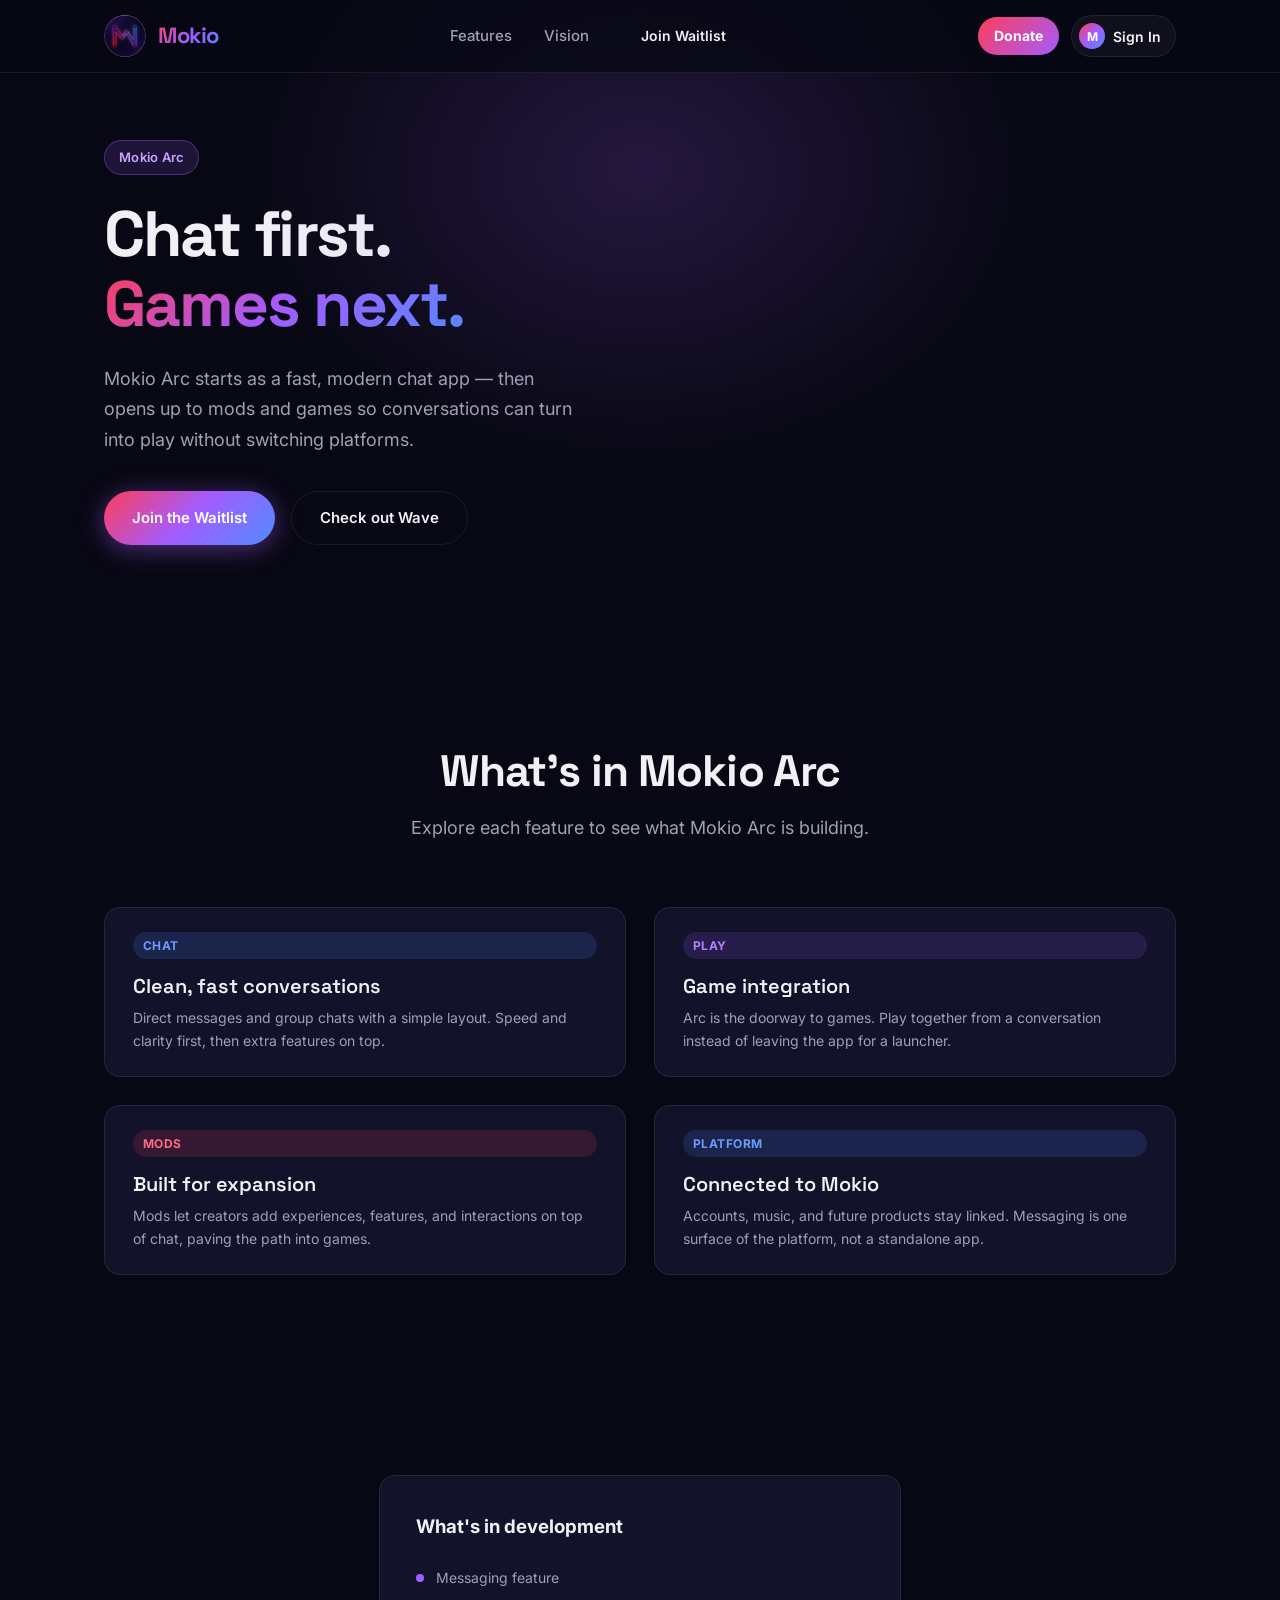
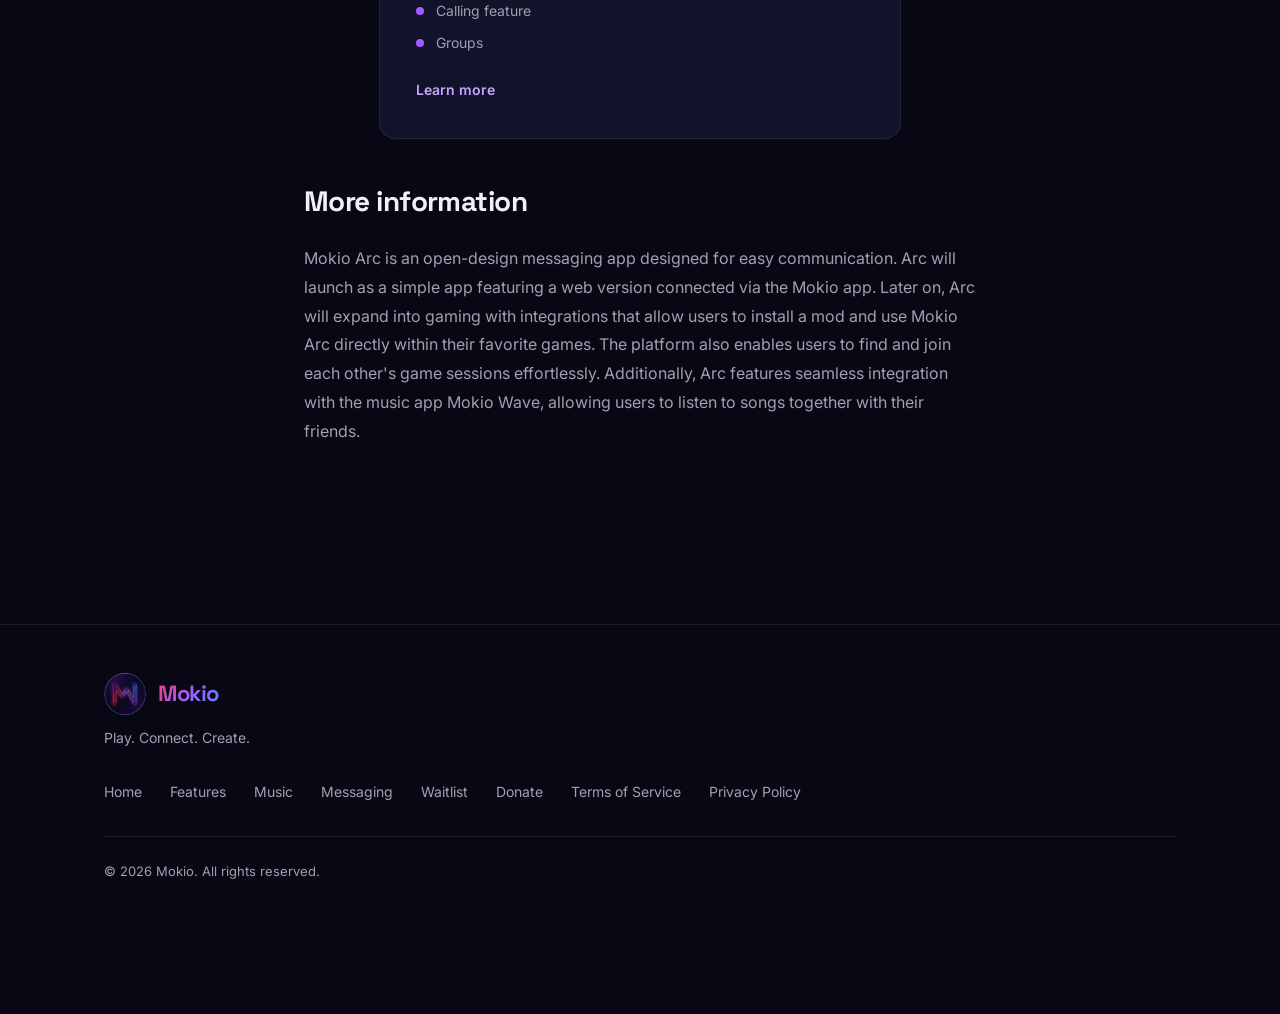
==== commit 2e6e1d1c: "Add files via upload" ====
--- a/pages/messaging.html
+++ b/pages/messaging.html
@@ -5,7 +5,7 @@
   <meta name="viewport" content="width=device-width, initial-scale=1.0">
   <title>Mokio Arc</title>
   <meta name="description" content="Learn more about Mokio Messaging: fast conversations, game integration, and a platform built for mods.">
-  <link rel="icon" href="../images/logo.png" type="image/png">
+  <link rel="icon" href="../images/logo.svg" type="image/svg+xml">
   <link rel="preconnect" href="https://fonts.googleapis.com">
   <link rel="preconnect" href="https://fonts.gstatic.com" crossorigin>
   <link href="https://fonts.googleapis.com/css2?family=Inter:wght@400;500;600;700;800&family=Space+Grotesk:wght@500;600;700&display=swap" rel="stylesheet">
@@ -15,7 +15,7 @@
   <header class="nav">
     <div class="container nav-inner">
       <a href="../index.html" class="logo">
-        <img src="../images/logo.png" alt="Mokio" class="logo-img">
+        <img src="../images/logo.svg" alt="Mokio" class="logo-img">
         <span class="logo-text">Mokio</span>
       </a>
       <nav class="nav-links">
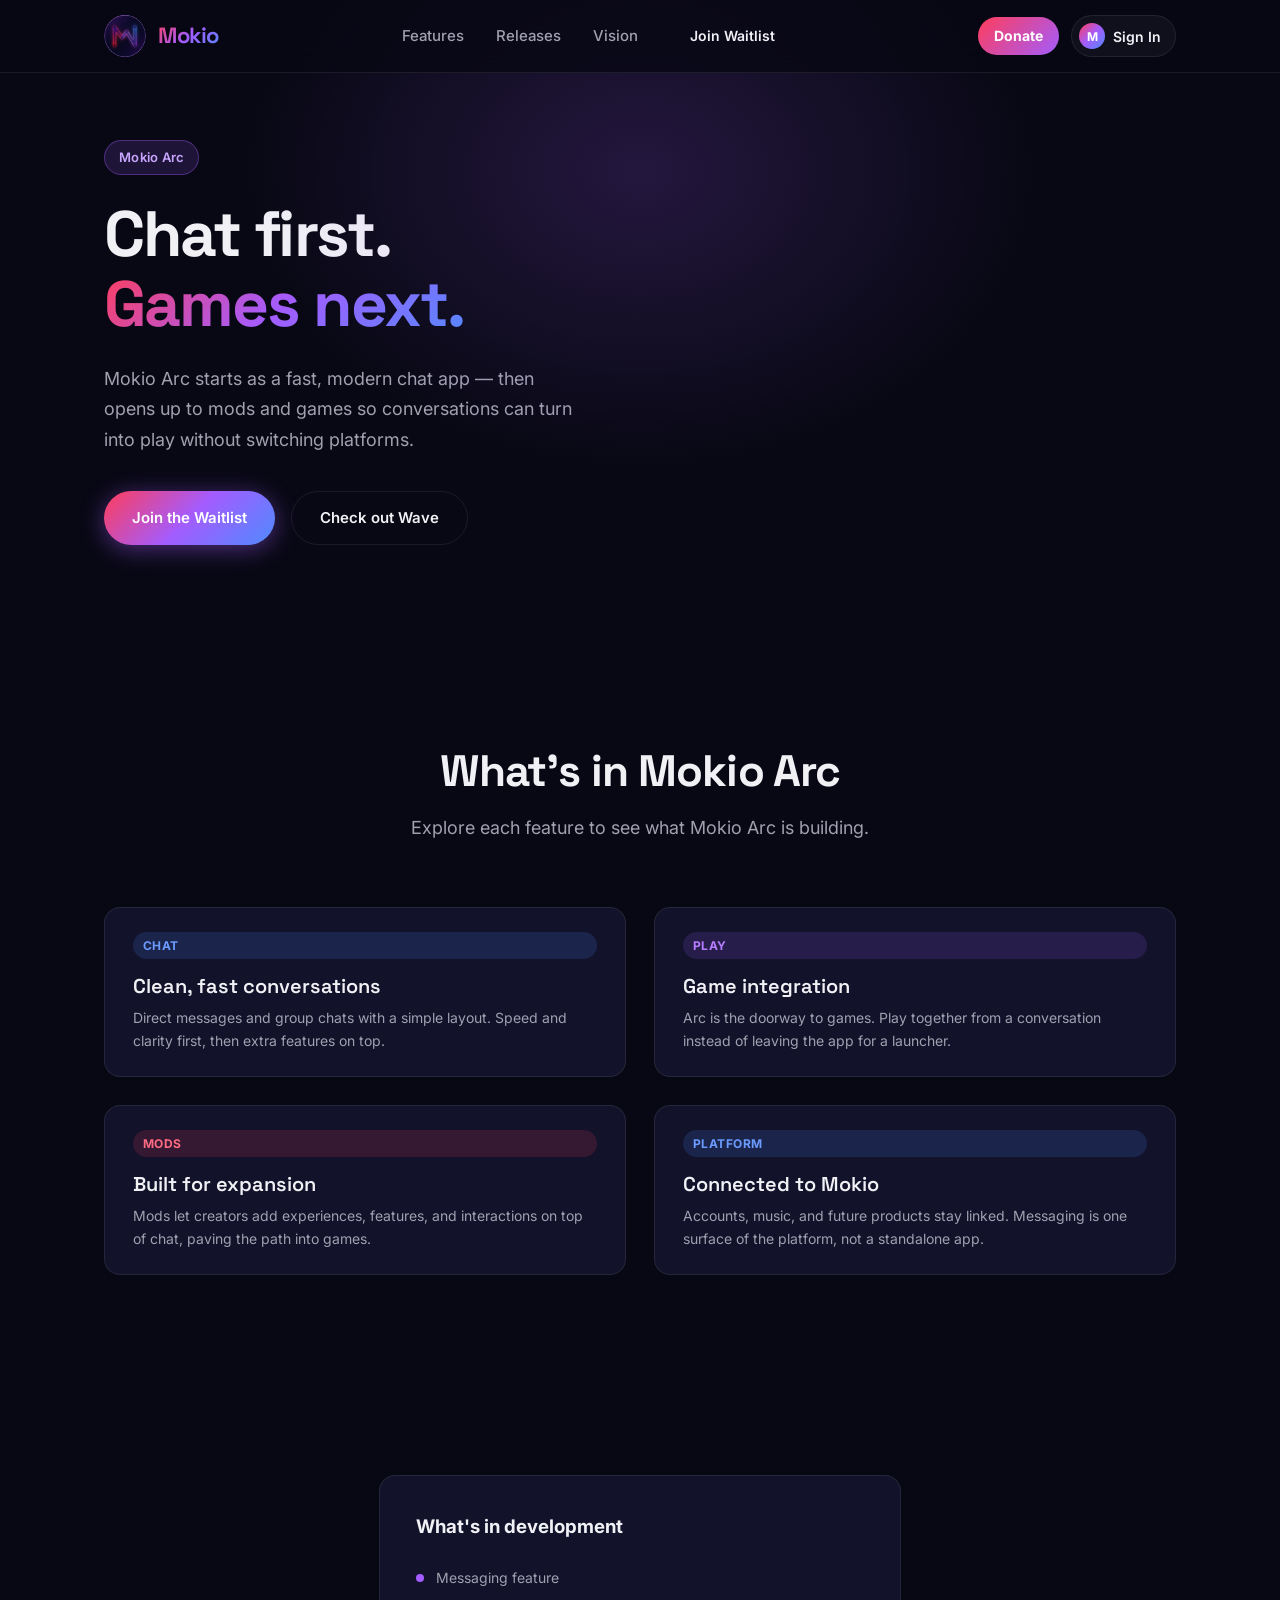
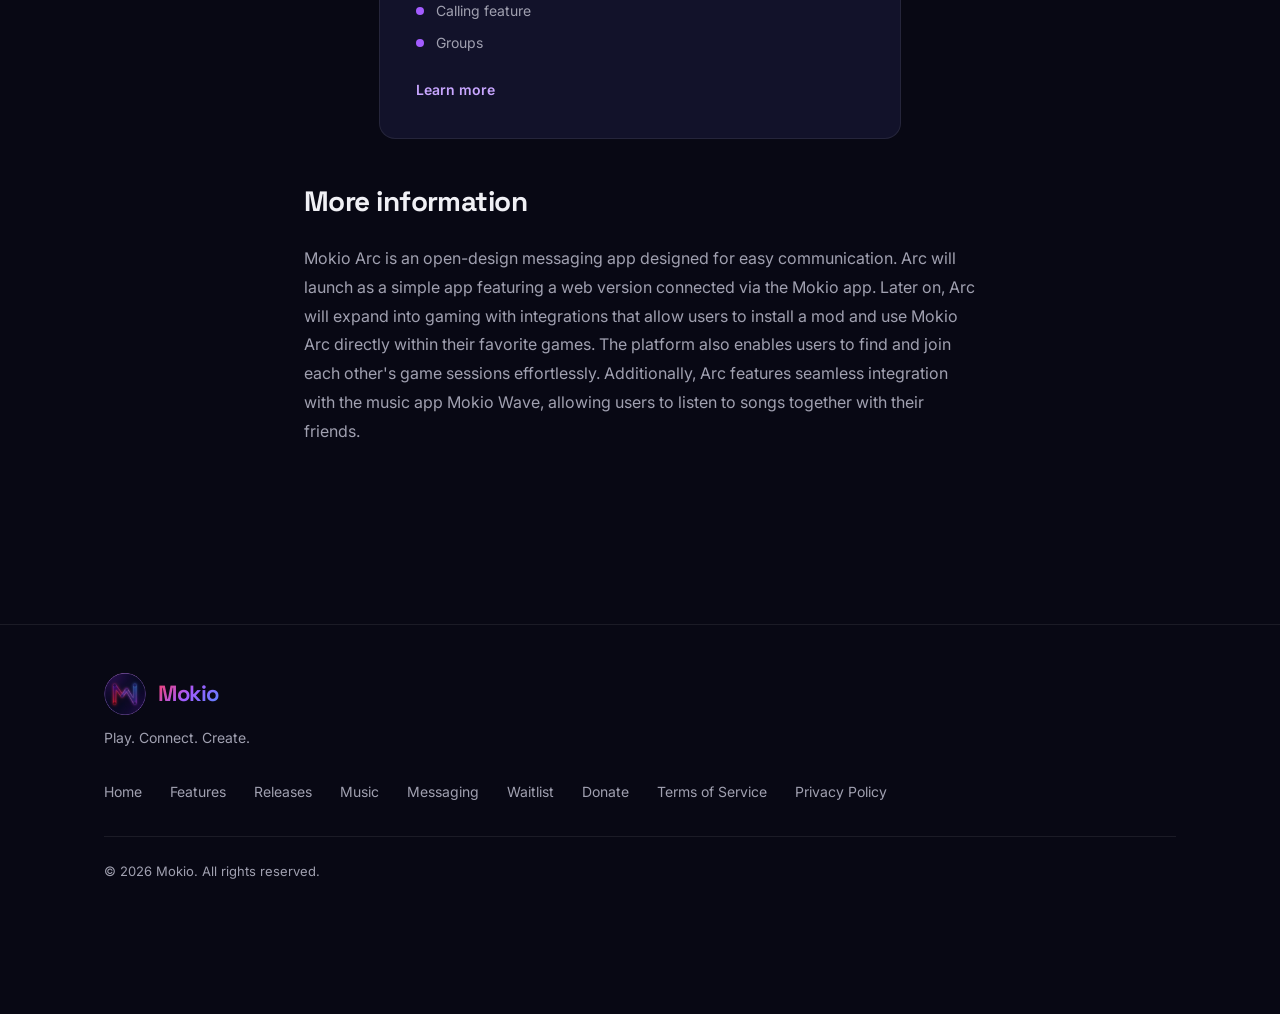
==== commit 29a604ce: "Add files via upload" ====
--- a/pages/messaging.html
+++ b/pages/messaging.html
@@ -20,6 +20,7 @@
       </a>
       <nav class="nav-links">
         <a href="../index.html#features">Features</a>
+        <a href="https://releases.mokio.online">Releases</a>
         <a href="../index.html#vision">Vision</a>
         <a href="../index.html#waitlist" class="btn btn-small">Join Waitlist</a>
       </nav>
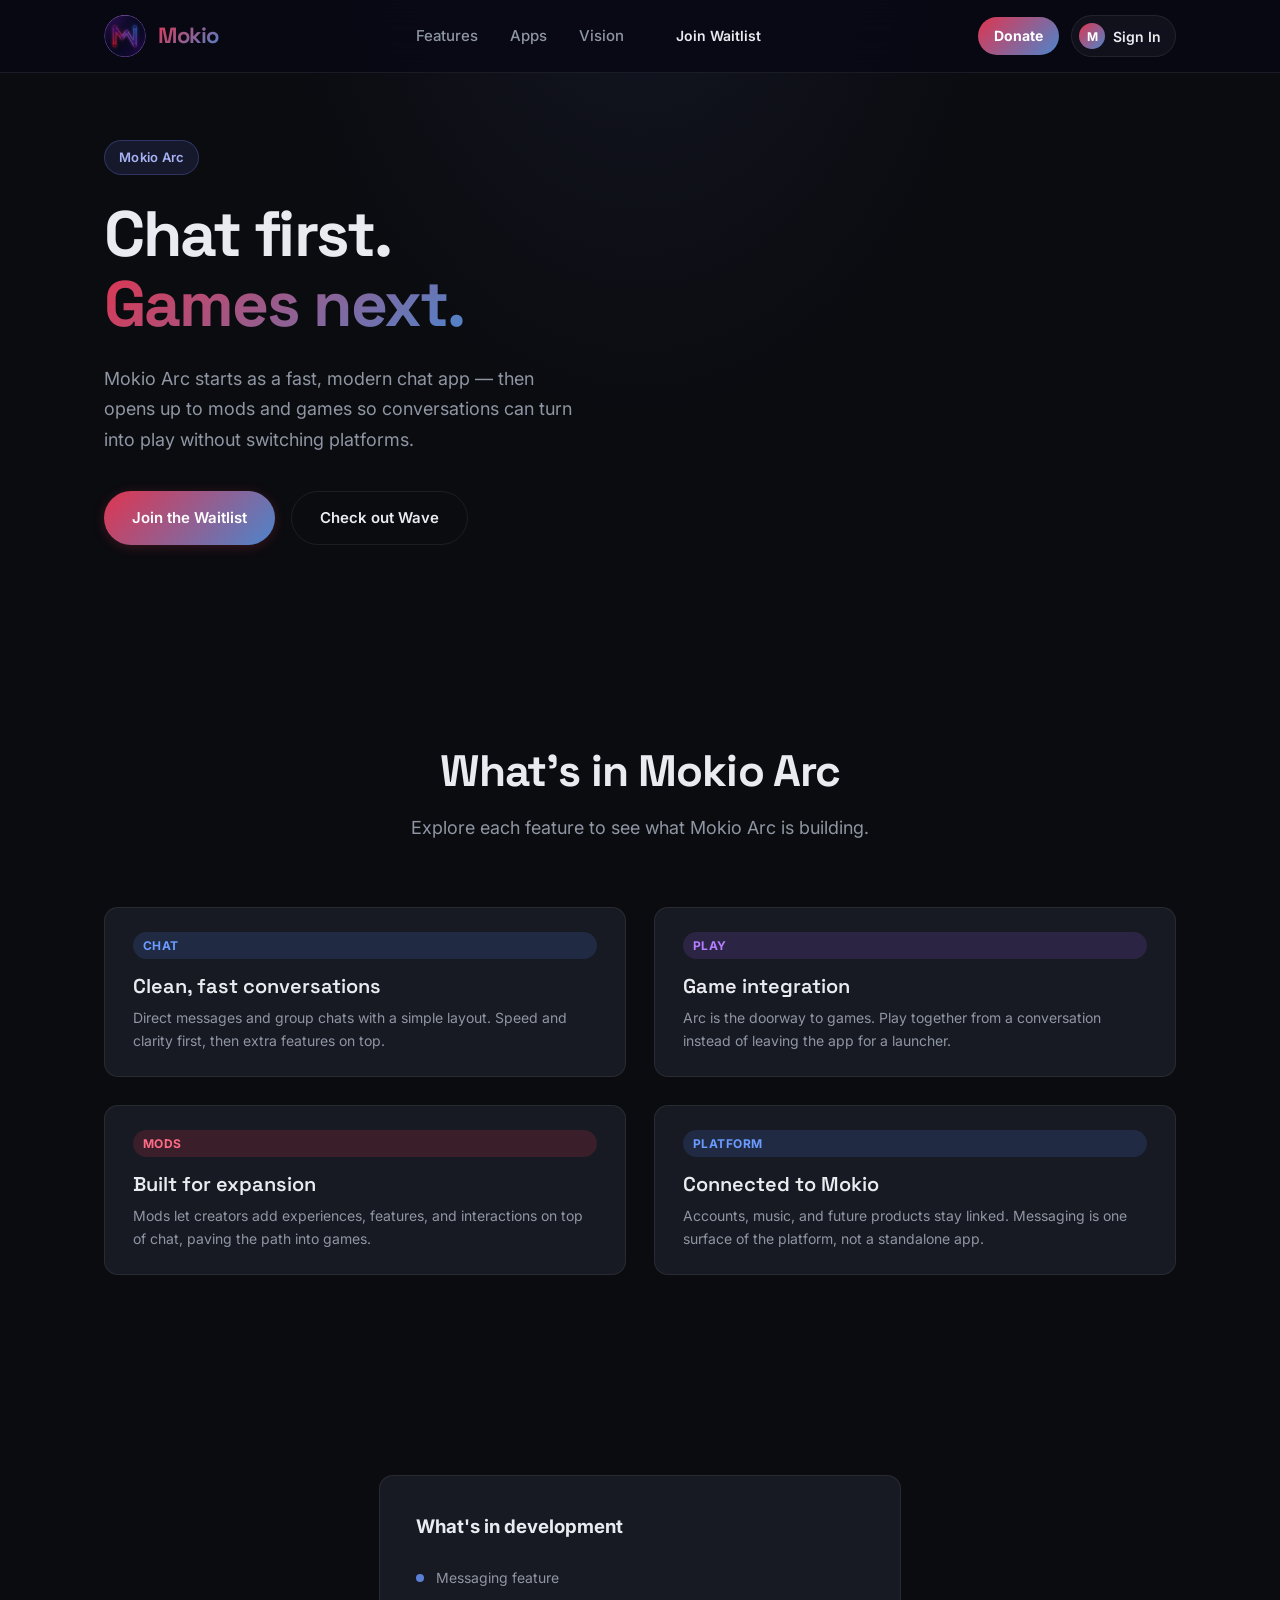
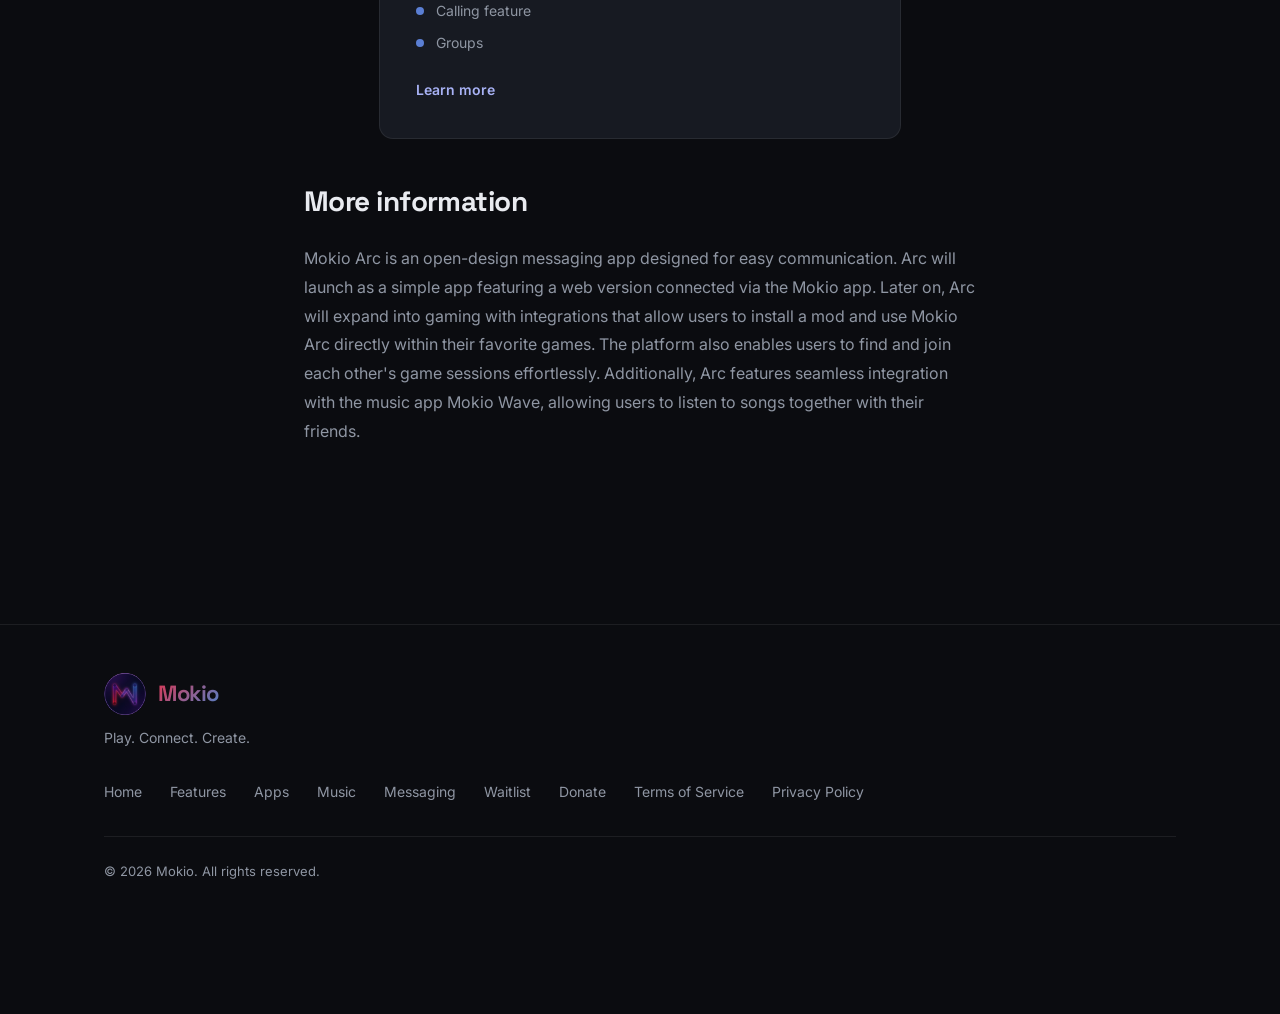
==== commit 14e5615b: "Add files via upload" ====
--- a/pages/messaging.html
+++ b/pages/messaging.html
@@ -20,7 +20,7 @@
       </a>
       <nav class="nav-links">
         <a href="../index.html#features">Features</a>
-        <a href="https://releases.mokio.online">Releases</a>
+        <a href="https://app.mokio.online">Apps</a>
         <a href="../index.html#vision">Vision</a>
         <a href="../index.html#waitlist" class="btn btn-small">Join Waitlist</a>
       </nav>
--- a/styles.css
+++ b/styles.css
@@ -7,18 +7,19 @@
 }
 
 :root {
-  --bg: #080814;
-  --bg-elevated: #0e0e22;
-  --bg-card: #12122a;
-  --text: #f0f0f5;
-  --text-muted: #a0a0b0;
-  --accent: #a35cff;
-  --accent-2: #6b9bff;
-  --accent-gradient: linear-gradient(135deg, #ff3d5a 0%, #a35cff 50%, #4f8bff 100%);
-  --border: rgba(255, 255, 255, 0.08);
-  --radius: 16px;
-  --radius-sm: 10px;
-  --shadow: 0 20px 60px rgba(0, 0, 0, 0.4);
+  --bg: #0b0c10;
+  --bg-elevated: #12141a;
+  --bg-card: #171a22;
+  --text: #e9ebf0;
+  --text-muted: #8f96a3;
+  --accent: #5b7fd4;
+  --accent-2: #4c85cc;
+  --accent-gradient: linear-gradient(135deg, #e03550 0%, #4c85cc 100%);
+  --title-gradient: linear-gradient(135deg, #e03550 0%, #4c85cc 100%);
+  --border: rgba(255, 255, 255, 0.075);
+  --radius: 14px;
+  --radius-sm: 8px;
+  --shadow: 0 16px 48px rgba(0, 0, 0, 0.35);
   --font: 'Inter', system-ui, -apple-system, sans-serif;
   --font-display: 'Space Grotesk', 'Inter', sans-serif;
 }
@@ -114,11 +115,11 @@
 
 .btn-primary {
 
-  background: var(--accent-gradient);
+  background: var(--title-gradient);
 
   color: #fff;
 
-  box-shadow: 0 4px 24px rgba(163, 92, 255, 0.45);
+  box-shadow: 0 2px 12px rgba(224, 53, 80, 0.22);
 
 }
 
@@ -128,7 +129,7 @@
 
   transform: translateY(-2px);
 
-  box-shadow: 0 8px 32px rgba(163, 92, 255, 0.55);
+  box-shadow: 0 4px 18px rgba(76, 133, 204, 0.28);
 
 }
 
@@ -244,7 +245,7 @@
 
 .logo-text {
 
-  background: linear-gradient(135deg, #ff3d5a 0%, #a35cff 50%, #4f8bff 100%);
+  background: var(--title-gradient);
 
   -webkit-background-clip: text;
 
@@ -358,7 +359,7 @@
 
   height: 600px;
 
-  background: radial-gradient(ellipse, rgba(163, 92, 255, 0.18) 0%, transparent 70%);
+  background: radial-gradient(ellipse at 50% 0%, rgba(110, 124, 240, 0.09) 0%, transparent 65%);
 
   pointer-events: none;
 
@@ -386,9 +387,9 @@
 
   padding: 6px 14px;
 
-  background: rgba(163, 92, 255, 0.15);
-
-  border: 1px solid rgba(163, 92, 255, 0.35);
+  background: rgba(110, 124, 240, 0.12);
+
+  border: 1px solid rgba(110, 124, 240, 0.28);
 
   border-radius: 999px;
 
@@ -396,7 +397,7 @@
 
   font-weight: 600;
 
-  color: #c8a6ff;
+  color: #a8b2f5;
 
   margin-bottom: 24px;
 
@@ -426,7 +427,7 @@
 
 .gradient-text {
 
-  background: var(--accent-gradient);
+  background: var(--title-gradient);
 
   -webkit-background-clip: text;
 
@@ -574,9 +575,9 @@
 
 .feature-card:hover {
 
-  border-color: rgba(163, 92, 255, 0.35);
-
-  transform: translateY(-4px);
+  border-color: rgba(110, 124, 240, 0.28);
+
+  transform: translateY(-2px);
 
 }
 
@@ -596,13 +597,13 @@
 }
 
 .feature-icon.music {
-  background: rgba(163, 92, 255, 0.15);
-  color: #c8a6ff;
+  background: rgba(110, 124, 240, 0.12);
+  color: #a8b2f5;
 }
 
 .feature-icon.messaging {
   background: rgba(79, 139, 255, 0.12);
-  color: #6b9bff;
+  color: #7a9ef0;
 }
 
 .feature-card h3 {
@@ -668,7 +669,7 @@
   opacity: 0;
   visibility: hidden;
   pointer-events: none;
-  transform: translateY(-8px);
+  transform: translateY(-4px);
   transition: opacity 0.25s ease, transform 0.25s ease, visibility 0.25s;
 }
 
@@ -815,7 +816,7 @@
   margin-top: 24px;
   font-size: 14px;
   font-weight: 600;
-  color: #c8a6ff;
+  color: #a8b2f5;
   transition: color 0.2s, gap 0.2s;
 }
 
@@ -827,7 +828,7 @@
 
 .vision {
   padding: 100px 0;
-  background: linear-gradient(180deg, transparent 0%, rgba(163, 92, 255, 0.05) 50%, transparent 100%);
+  background: linear-gradient(180deg, transparent 0%, rgba(110, 124, 240, 0.04) 50%, transparent 100%);
 }
 
 .vision-timeline {
@@ -855,7 +856,7 @@
   font-family: var(--font-display);
   font-size: 28px;
   font-weight: 700;
-  background: var(--accent-gradient);
+  background: var(--accent);
   -webkit-background-clip: text;
   -webkit-text-fill-color: transparent;
   background-clip: text;
@@ -900,7 +901,7 @@
   left: 0;
   right: 0;
   height: 3px;
-  background: var(--accent-gradient);
+  background: var(--title-gradient);
 }
 
 
@@ -1091,8 +1092,8 @@
 }
 
 a.staff-card:hover {
-  border-color: rgba(163, 92, 255, 0.35);
-  transform: translateY(-4px);
+  border-color: rgba(110, 124, 240, 0.28);
+  transform: translateY(-2px);
 }
 
 .role-badge {
@@ -1109,8 +1110,8 @@
 }
 
 .role-badge.owner { background: rgba(255, 61, 90, 0.18); color: #ff8a9c; }
-.role-badge.dev { background: rgba(79, 139, 255, 0.15); color: #6b9bff; }
-.role-badge.mod { background: rgba(163, 92, 255, 0.18); color: #c8a6ff; }
+.role-badge.dev { background: rgba(79, 139, 255, 0.15); color: #7a9ef0; }
+.role-badge.mod { background: rgba(110, 124, 240, 0.14); color: #a8b2f5; }
 .role-badge.tester { background: rgba(34, 197, 94, 0.15); color: #86efac; }
 
 .role-form {
@@ -1163,7 +1164,7 @@
   width: 100%;
   max-width: 440px;
   position: relative;
-  box-shadow: 0 24px 80px rgba(0,0,0,0.45), 0 0 0 1px rgba(163, 92, 255,0.08);
+  box-shadow: 0 24px 80px rgba(0,0,0,0.45), 0 0 0 1px rgba(110, 124, 240, 0.06);
 }
 
 .modal-close {
@@ -1198,7 +1199,7 @@
 .text-link {
   background: none;
   border: none;
-  color: #6b9bff;
+  color: #7a9ef0;
   cursor: pointer;
   font-size: 14px;
 }
@@ -1379,9 +1380,9 @@
 
 .account-btn:hover {
 
-  border-color: rgba(163, 92, 255,0.45);
-
-  background: rgba(163, 92, 255,0.08);
+  border-color: rgba(110, 124, 240, 0.28);
+
+  background: rgba(110, 124, 240, 0.06);
 
 }
 
@@ -1401,7 +1402,7 @@
 
   justify-content: center;
 
-  background: var(--accent-gradient);
+  background: var(--title-gradient);
 
   color: #fff;
 
@@ -1457,7 +1458,7 @@
 
   justify-content: center;
 
-  background: var(--accent-gradient);
+  background: var(--title-gradient);
 
   color: #fff;
 
@@ -1629,7 +1630,7 @@
 
   font-weight: 700;
 
-  color: #6b9bff;
+  color: #7a9ef0;
 
   padding: 8px 14px;
 
@@ -1681,7 +1682,7 @@
 
   border-radius: 999px;
 
-  background: linear-gradient(135deg, #ff3d5a, #a35cff);
+  background: var(--title-gradient);
 
   border: none;
 
@@ -1785,9 +1786,9 @@
 
   outline: none;
 
-  border-color: rgba(163, 92, 255, 0.7);
-
-  box-shadow: 0 0 0 3px rgba(163, 92, 255, 0.15);
+  border-color: rgba(110, 124, 240, 0.45);
+
+  box-shadow: 0 0 0 3px rgba(110, 124, 240, 0.12);
 
 }
 
@@ -1872,7 +1873,7 @@
 }
 
 .tos-check a {
-  color: #c8a6ff;
+  color: #a8b2f5;
   text-decoration: underline;
 }
 
@@ -1949,7 +1950,7 @@
   transform: translateX(-50%);
   width: 800px;
   height: 500px;
-  background: radial-gradient(ellipse, rgba(163, 92, 255, 0.14) 0%, transparent 70%);
+  background: radial-gradient(ellipse at 50% 0%, rgba(110, 124, 240, 0.08) 0%, transparent 65%);
   pointer-events: none;
 }
 
@@ -2017,7 +2018,7 @@
 }
 
 .legal-toc a:hover {
-  color: #c8a6ff;
+  color: #a8b2f5;
 }
 
 .legal-body section {
@@ -2076,7 +2077,7 @@
 }
 
 .legal-body a {
-  color: #c8a6ff;
+  color: #a8b2f5;
   text-decoration: underline;
 }
 
@@ -2114,8 +2115,8 @@
 /* Privacy policy extras */
 
 .legal-summary {
-  background: rgba(163, 92, 255, 0.08);
-  border: 1px solid rgba(163, 92, 255, 0.3);
+  background: rgba(110, 124, 240, 0.06);
+  border: 1px solid rgba(110, 124, 240, 0.22);
   border-radius: var(--radius);
   padding: 24px 28px;
   margin-bottom: 28px;
@@ -2154,7 +2155,7 @@
 }
 
 .legal-summary a {
-  color: #c8a6ff;
+  color: #a8b2f5;
   text-decoration: underline;
 }
 
@@ -2355,12 +2356,12 @@
 
 .policy-toc a.active {
   color: #fff;
-  background: rgba(163, 92, 255, 0.12);
+  background: rgba(110, 124, 240, 0.10);
   border-left-color: var(--accent);
 }
 
 .policy-toc a.active::before {
-  color: #c8a6ff;
+  color: #a8b2f5;
 }
 
 .policy-doc {
@@ -2397,8 +2398,8 @@
 }
 
 .policy-callout--summary {
-  background: rgba(163, 92, 255, 0.07);
-  border-color: rgba(163, 92, 255, 0.28);
+  background: rgba(110, 124, 240, 0.05);
+  border-color: rgba(110, 124, 240, 0.22);
   border-left-color: var(--accent);
   margin: 0 0 12px;
 }
@@ -2433,7 +2434,7 @@
 }
 
 .policy-callout--summary a {
-  color: #c8a6ff;
+  color: #a8b2f5;
   text-decoration: underline;
 }
 
@@ -2462,8 +2463,8 @@
   height: 34px;
   padding: 0 8px;
   border-radius: 10px;
-  background: rgba(163, 92, 255, 0.16);
-  border: 1px solid rgba(163, 92, 255, 0.35);
+  background: rgba(110, 124, 240, 0.12);
+  border: 1px solid rgba(110, 124, 240, 0.28);
   color: #d9c2ff;
   font-size: 15px;
   font-weight: 700;
@@ -2495,9 +2496,9 @@
 
 .policy-body .legal-table th {
   padding: 13px 16px;
-  background: rgba(163, 92, 255, 0.1);
+  background: rgba(110, 124, 240, 0.08);
   color: #d9c2ff;
-  border-bottom: 1px solid rgba(163, 92, 255, 0.25);
+  border-bottom: 1px solid rgba(110, 124, 240, 0.18);
 }
 
 .policy-body .legal-table td {
@@ -2558,7 +2559,7 @@
 }
 
 .policy-contact a {
-  color: #c8a6ff;
+  color: #a8b2f5;
   text-decoration: underline;
 }
 
@@ -2579,7 +2580,7 @@
 }
 
 .policy-end a:not(.btn) {
-  color: #c8a6ff;
+  color: #a8b2f5;
   text-decoration: underline;
 }
 
